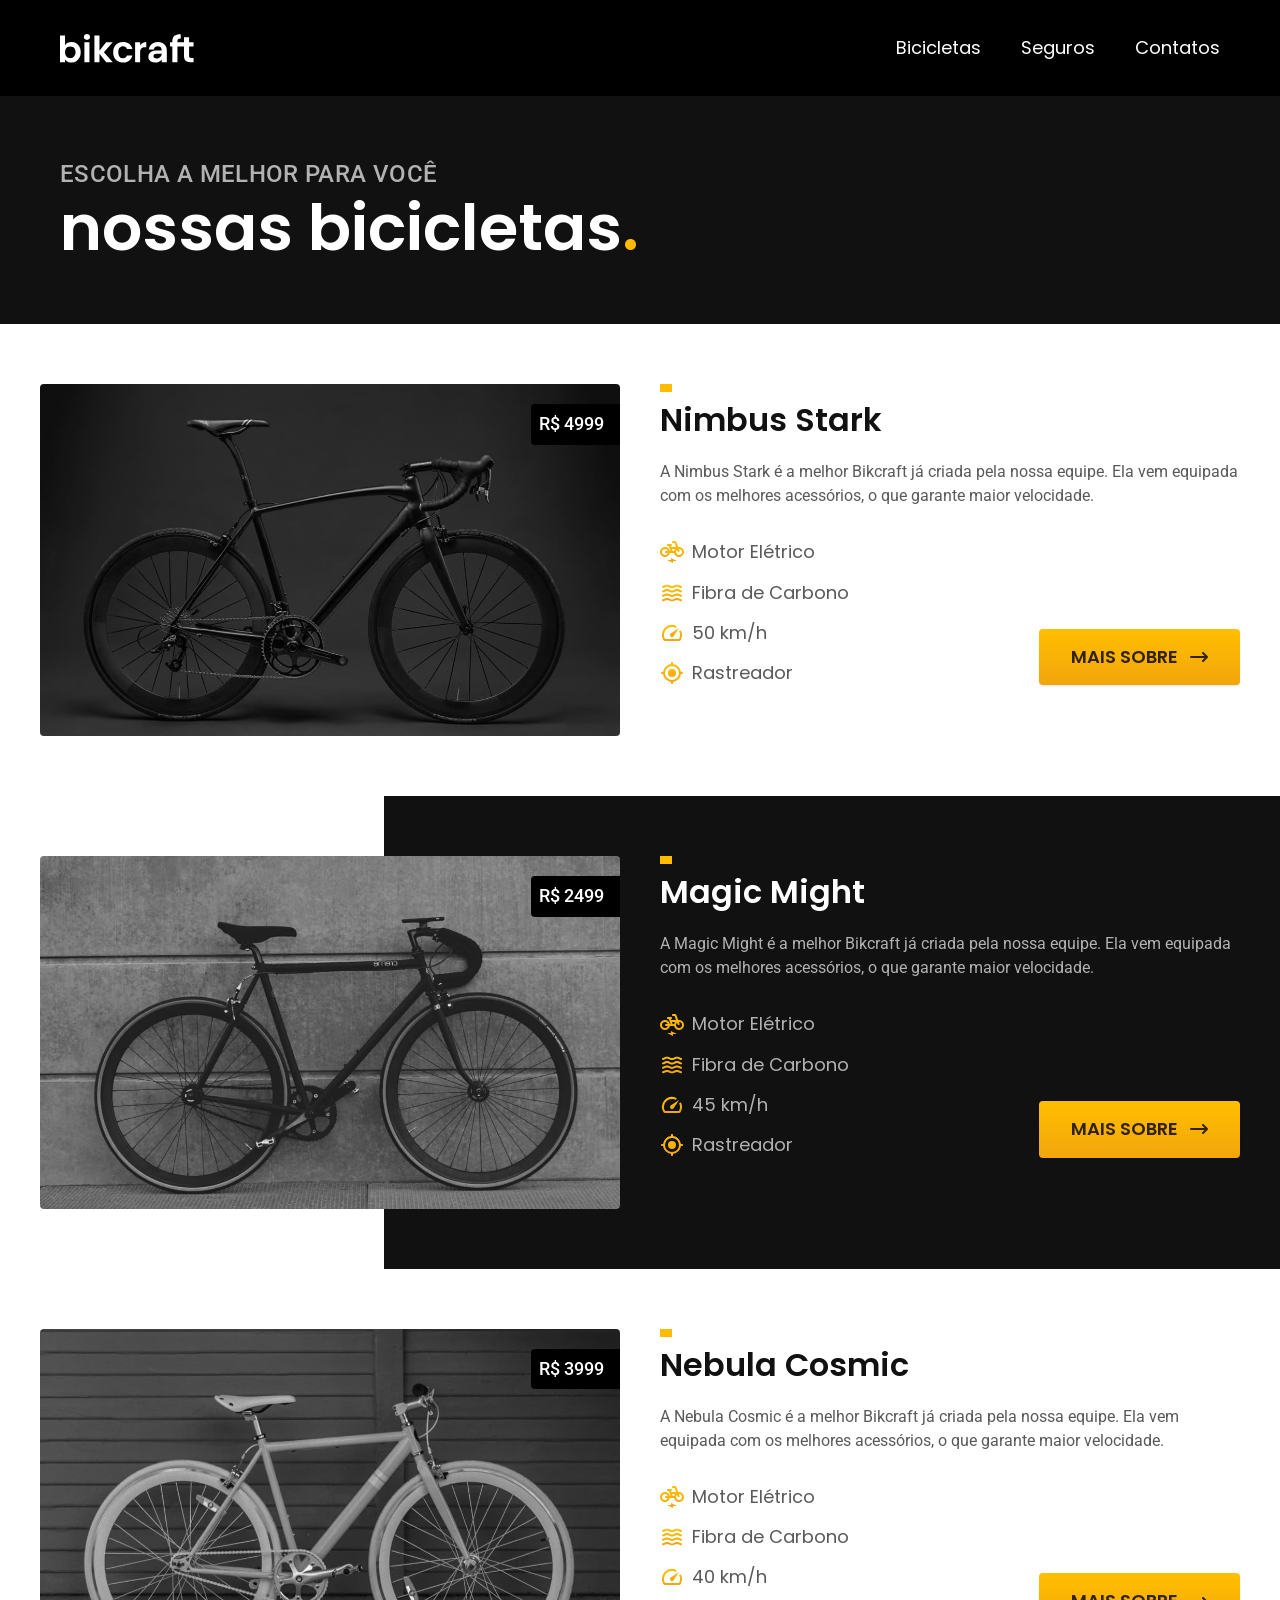
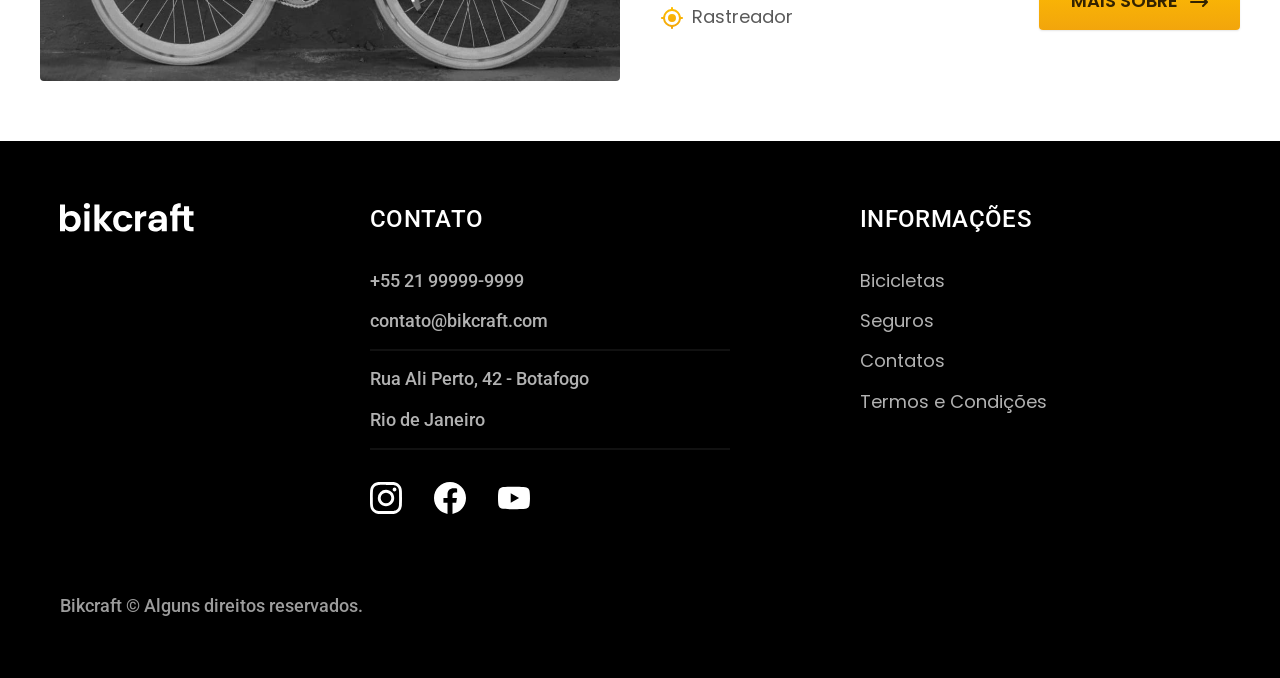
==== bicicletas.html @ b416bc44 "bicicletas-html-css" ====
<!DOCTYPE html>
<html lang="pt-br">

<head>
  <meta charset="UTF-8">
  <meta name="viewport" content="width=device-width, initial-scale=1.0">

  <title>Bicicletas | Bikcraft</title>
  <meta name="description" content="Termos e condições.">

  <link rel="stylesheet" href="./css/style.css">

  <link rel="preconnect" href="https://fonts.googleapis.com">
  <link rel="preconnect" href="https://fonts.gstatic.com" crossorigin>
  <link href="https://fonts.googleapis.com/css2?family=Merriweather:ital,wght@1,900&family=Poppins:wght@400;600&family=Roboto:ital,wdth,wght@0,75..100,100..900;1,75..100,100..900&display=swap" rel="stylesheet">
</head>

<body id="bicicletas">
  <header class="header-bg">
    <div class="header container">
      <a href="./">
        <img src="./img/bikcraft.svg" alt="Bikcraft">
      </a>
      <nav aria-label="primaria">
        <ul class="header-menu font-1-m cor-0">
          <li><a href="./bicicletas.html">Bicicletas</a></li>
          <li><a href="./seguros.html">Seguros</a></li>
          <li><a href="./contato.html">Contatos</a></li>
        </ul>
      </nav>
    </div>
  </header>

  <main>
    <div class="titulo-bg">
      <div class="titulo container">
        <p class="font-2-l-b cor-5">Escolha a melhor para você</p>
        <h1 class="font-1-xxl cor-0">nossas bicicletas<span class="cor-p1">.</span></h1>
      </div>
    </div>

    <div class="bicicletas container">
      <div class="bicicletas-imagem">
        <img src="./img/bicicletas/nimbus.jpg" alt="Bicicleta preta">
        <span class="font-2-m cor-0">R$ 4999</span>
      </div>
      <div class="bicicletas-conteudo">
        <h2 class="font-1-xl">Nimbus Stark</h2>
        <p class="font-2-s cor-8">A Nimbus Stark é a melhor Bikcraft já criada pela nossa equipe. Ela vem equipada com os melhores acessórios, o que garante maior velocidade.</p>
        <ul class="font-1-m cor-8">
          <li>
            <img src="./img/icones/eletrica.svg" alt="">
            <span>Motor Elétrico</span>
          </li>
          <li>
            <img src="./img/icones/carbono.svg" alt="">
            <span>Fibra de Carbono</span>
          </li>
          <li>
            <img src="./img/icones/velocidade.svg" alt="">
            <span>50 km/h</span>
          </li>
          <li>
            <img src="./img/icones/rastreador.svg" alt="">
            <span>Rastreador</span>
          </li>
        </ul>
        <a class="botao seta" href="./bicicletas/nimbus.html">Mais Sobre</a>
      </div>
    </div>

    <div class="bicicletas-bg">
      <div class="bicicletas container">
        <div class="bicicletas-imagem">
          <img src="./img/bicicletas/magic.jpg" alt="Bicicleta preta">
          <span class="font-2-m cor-0">R$ 2499</span>
        </div>
        <div class="bicicletas-conteudo">
          <h2 class="font-1-xl cor-0">Magic Might</h2>
          <p class="font-2-s cor-5">A Magic Might é a melhor Bikcraft já criada pela nossa equipe. Ela vem equipada com os melhores acessórios, o que garante maior velocidade.</p>
          <ul class="font-1-m cor-5">
            <li>
              <img src="./img/icones/eletrica.svg" alt="">
              <span>Motor Elétrico</span>
            </li>
            <li>
              <img src="./img/icones/carbono.svg" alt="">
              <span>Fibra de Carbono</span>
            </li>
            <li>
              <img src="./img/icones/velocidade.svg" alt="">
              <span>45 km/h</span>
            </li>
            <li>
              <img src="./img/icones/rastreador.svg" alt="">
              <span>Rastreador</span>
            </li>
          </ul>
          <a class="botao seta" href="./bicicletas/magic.html">Mais Sobre</a>
        </div>
      </div>
    </div>

    <div class="bicicletas container">
      <div class="bicicletas-imagem">
        <img src="./img/bicicletas/nebula.jpg" alt="Bicicleta preta">
        <span class="font-2-m cor-0">R$ 3999</span>
      </div>
      <div class="bicicletas-conteudo">
        <h2 class="font-1-xl">Nebula Cosmic</h2>
        <p class="font-2-s cor-8">A Nebula Cosmic é a melhor Bikcraft já criada pela nossa equipe. Ela vem equipada com os melhores acessórios, o que garante maior velocidade.</p>
        <ul class="font-1-m cor-8">
          <li>
            <img src="./img/icones/eletrica.svg" alt="">
            <span>Motor Elétrico</span>
          </li>
          <li>
            <img src="./img/icones/carbono.svg" alt="">
            <span>Fibra de Carbono</span>
          </li>
          <li>
            <img src="./img/icones/velocidade.svg" alt="">
            <span>40 km/h</span>
          </li>
          <li>
            <img src="./img/icones/rastreador.svg" alt="">
            <span>Rastreador</span>
          </li>
        </ul>
        <a class="botao seta" href="./bicicletas/nebula.html">Mais Sobre</a>
      </div>
    </div>
  </main>

  <footer class="footer-bg">
    <div class="footer container">
      <img src="./img/bikcraft.svg" alt="Bikcraft">
      <div class="footer-contato">
        <h3 class="font-2-l-b cor-0">Contato</h3>
        <ul class="font-2-m cor-5">
          <li><a href="tel:+5521999999999">+55 21 99999-9999</a></li>
          <li><a href="mailto:contato@bikcraft.com">contato@bikcraft.com</a></li>
          <li>Rua Ali Perto, 42 - Botafogo</li>
          <li>Rio de Janeiro</li>
        </ul>
        <div class="footer-redes">
          <a href="./">
            <img src="./img/redes/instagram.svg" alt="Instagram">
          </a>
          <a href="./">
            <img src="./img/redes/facebook.svg" alt="Facebook">
          </a>
          <a href="./">
            <img src="./img/redes/youtube.svg" alt="Youtube">
          </a>
        </div>
      </div>
      <div class="footer-informacoes">
        <h3 class="font-2-l-b cor-0">Informações</h3>
        <nav>
          <ul class="font-1-m cor-5">
            <li><a href="./bicicletas.html">Bicicletas</a></li>
            <li><a href="./seguros.html">Seguros</a></li>
            <li><a href="./contato.html">Contatos</a></li>
            <li><a href="./termos.html">Termos e Condições</a></li>
          </ul>
        </nav>
      </div>
      <p class="footer-copy font-2-m cor-6">Bikcraft © Alguns direitos reservados.</p>
    </div>
  </footer>
</body>

</html>
---- css/style.css ----
@import "./global/global.css";
@import "./utilidades/tipografia.css";
@import "./utilidades/cores.css";

@import "./global/header.css";
@import "./global/footer.css";

/* Utilidades */
@import "./utilidades/componentes.css";

/* Home */
@import "./home/introducao.css";
@import "./home/tecnologia.css";
@import "./home/parceiros.css";
@import "./home/depoimentos.css";

/* Bicicletas */
@import "./bicicletas/bicicletas-lista.css";
@import "./bicicletas/bicicletas.css";

/* Seguros */
@import "./seguros/seguros.css";

/* termos */
@import "./termos/termos.css";
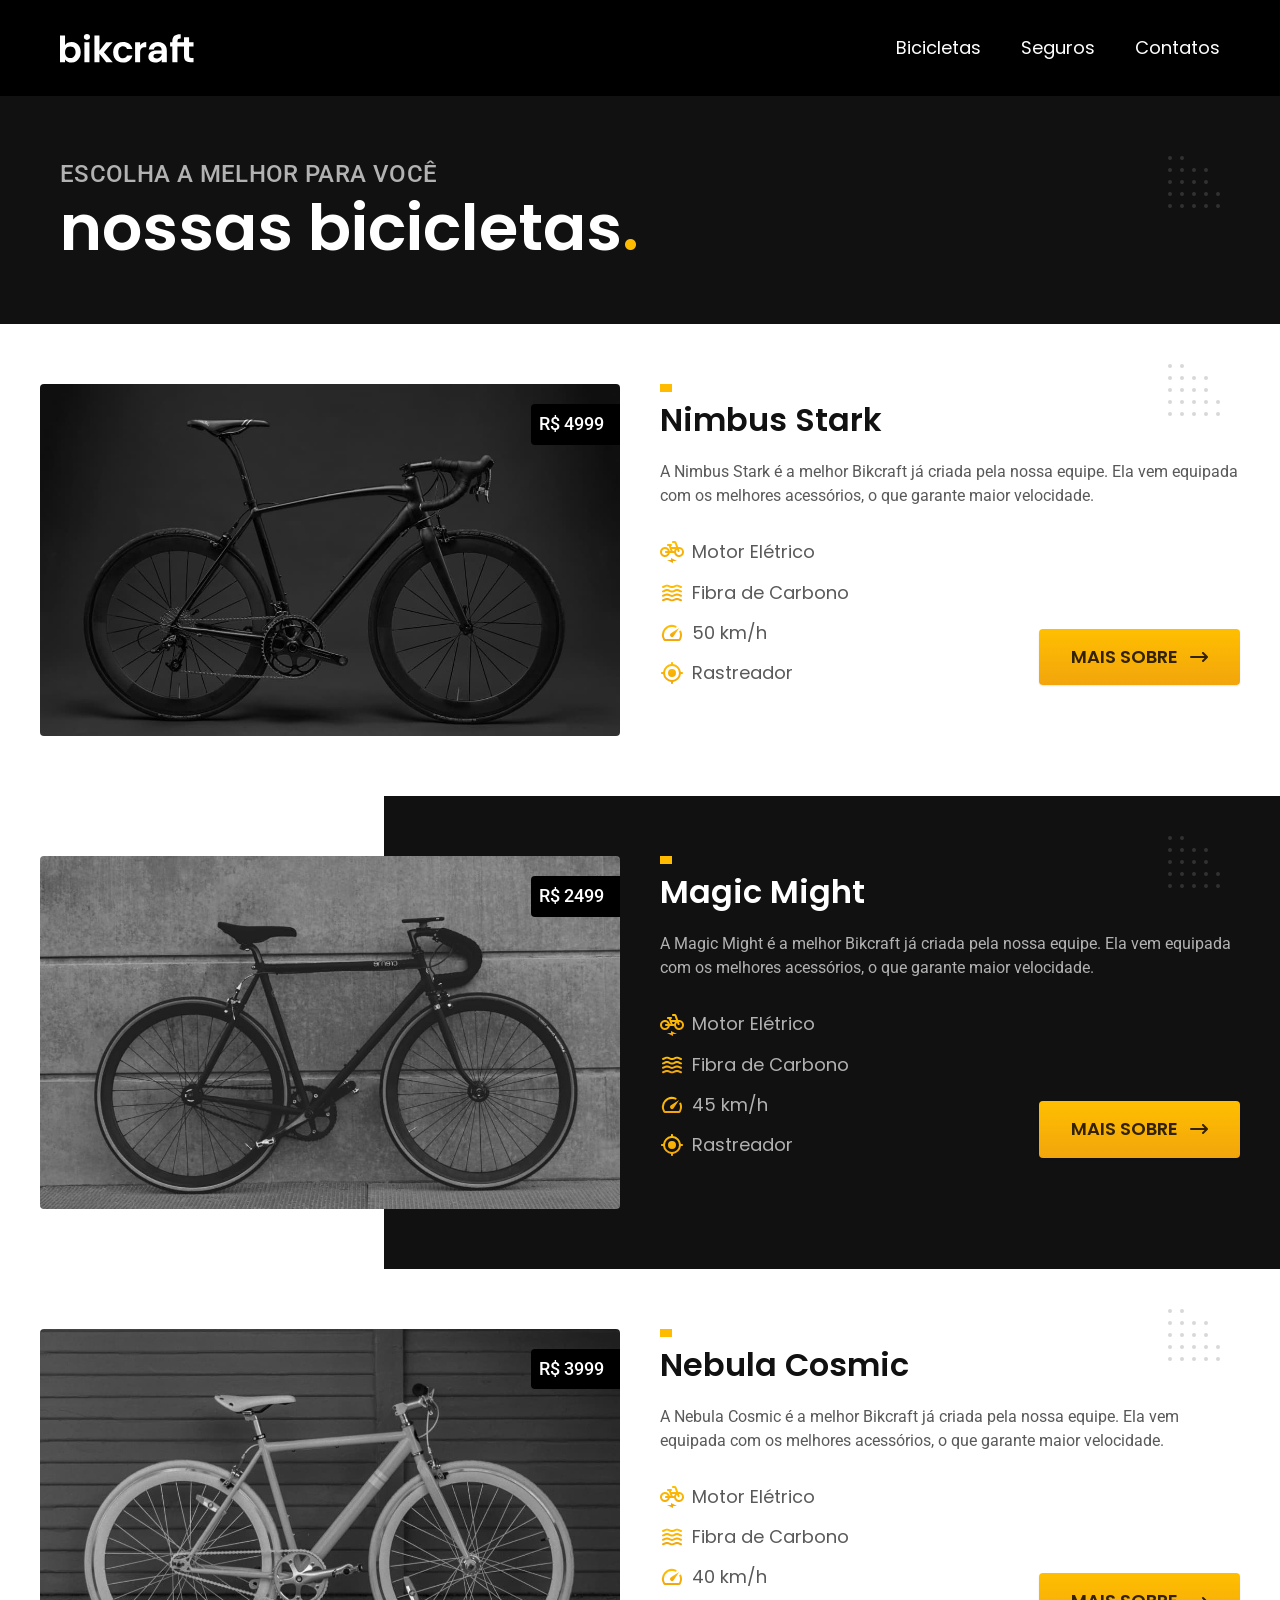
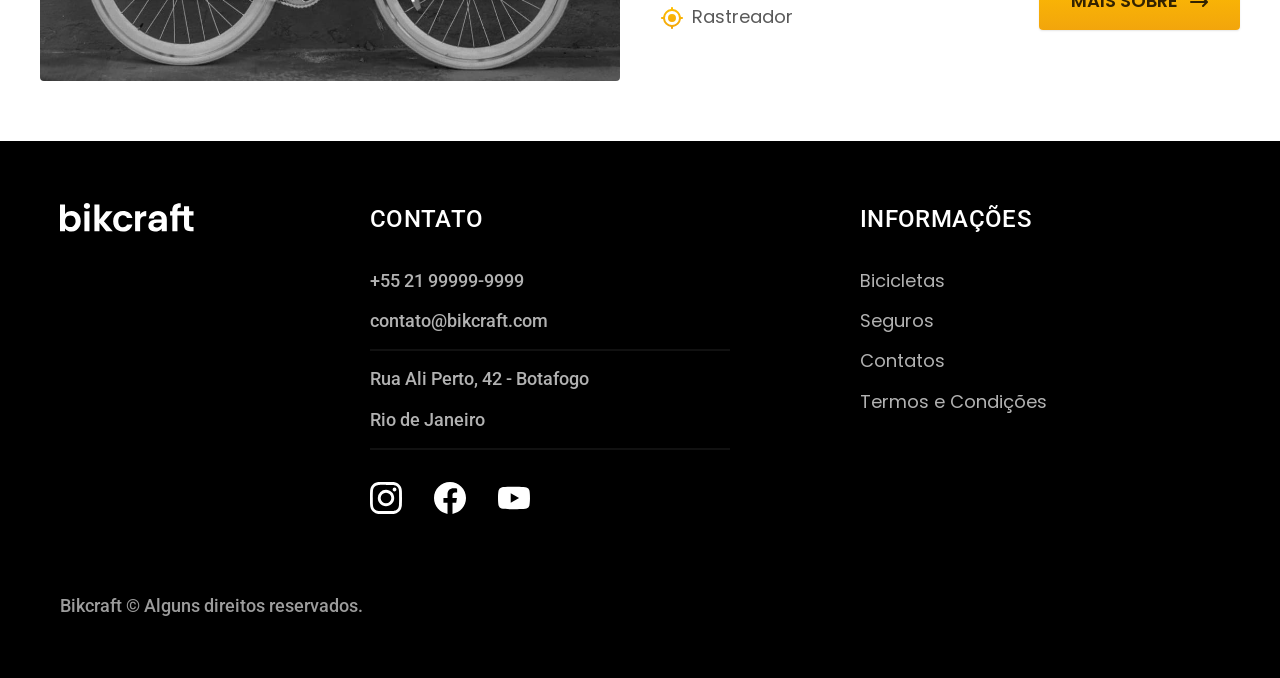
==== commit 1daba261: "otimizacao-img-index" ====
--- a/bicicletas.html
+++ b/bicicletas.html
@@ -6,10 +6,10 @@
   <meta name="viewport" content="width=device-width, initial-scale=1.0">
 
   <title>Bicicletas | Bikcraft</title>
-  <meta name="description" content="Termos e condições.">
+  <meta name="description" content="Bicicletas.">
 
+  <link rel="preload" href="./css/style.css" as="style">
   <link rel="stylesheet" href="./css/style.css">
-
   <link rel="preconnect" href="https://fonts.googleapis.com">
   <link rel="preconnect" href="https://fonts.gstatic.com" crossorigin>
   <link href="https://fonts.googleapis.com/css2?family=Merriweather:ital,wght@1,900&family=Poppins:wght@400;600&family=Roboto:ital,wdth,wght@0,75..100,100..900;1,75..100,100..900&display=swap" rel="stylesheet">
--- a/css/style.css
+++ b/css/style.css
@@ -7,6 +7,7 @@
 
 /* Utilidades */
 @import "./utilidades/componentes.css";
+@import "./utilidades/formulario.css";
 
 /* Home */
 @import "./home/introducao.css";
@@ -18,8 +19,21 @@
 @import "./bicicletas/bicicletas-lista.css";
 @import "./bicicletas/bicicletas.css";
 
+/* Bicicleta */
+@import "./bicicleta/bicicleta.css";
+@import "./bicicleta/seguro.css";
+
 /* Seguros */
 @import "./seguros/seguros.css";
+@import "./seguros/vantagens.css";
+@import "./seguros/perguntas.css";
+
+/* contato */
+@import "./contato/contato.css";
+@import "./contato/lojas.css";
+
+/* orcamento */
+@import "./orcamento/orcamento.css";
 
 /* termos */
 @import "./termos/termos.css";
--- a/css/style.css
+++ b/css/style.css
@@ -7,6 +7,7 @@
 
 /* Utilidades */
 @import "./utilidades/componentes.css";
+@import "./utilidades/formulario.css";
 
 /* Home */
 @import "./home/introducao.css";
@@ -18,8 +19,21 @@
 @import "./bicicletas/bicicletas-lista.css";
 @import "./bicicletas/bicicletas.css";
 
+/* Bicicleta */
+@import "./bicicleta/bicicleta.css";
+@import "./bicicleta/seguro.css";
+
 /* Seguros */
 @import "./seguros/seguros.css";
+@import "./seguros/vantagens.css";
+@import "./seguros/perguntas.css";
+
+/* contato */
+@import "./contato/contato.css";
+@import "./contato/lojas.css";
+
+/* orcamento */
+@import "./orcamento/orcamento.css";
 
 /* termos */
 @import "./termos/termos.css";
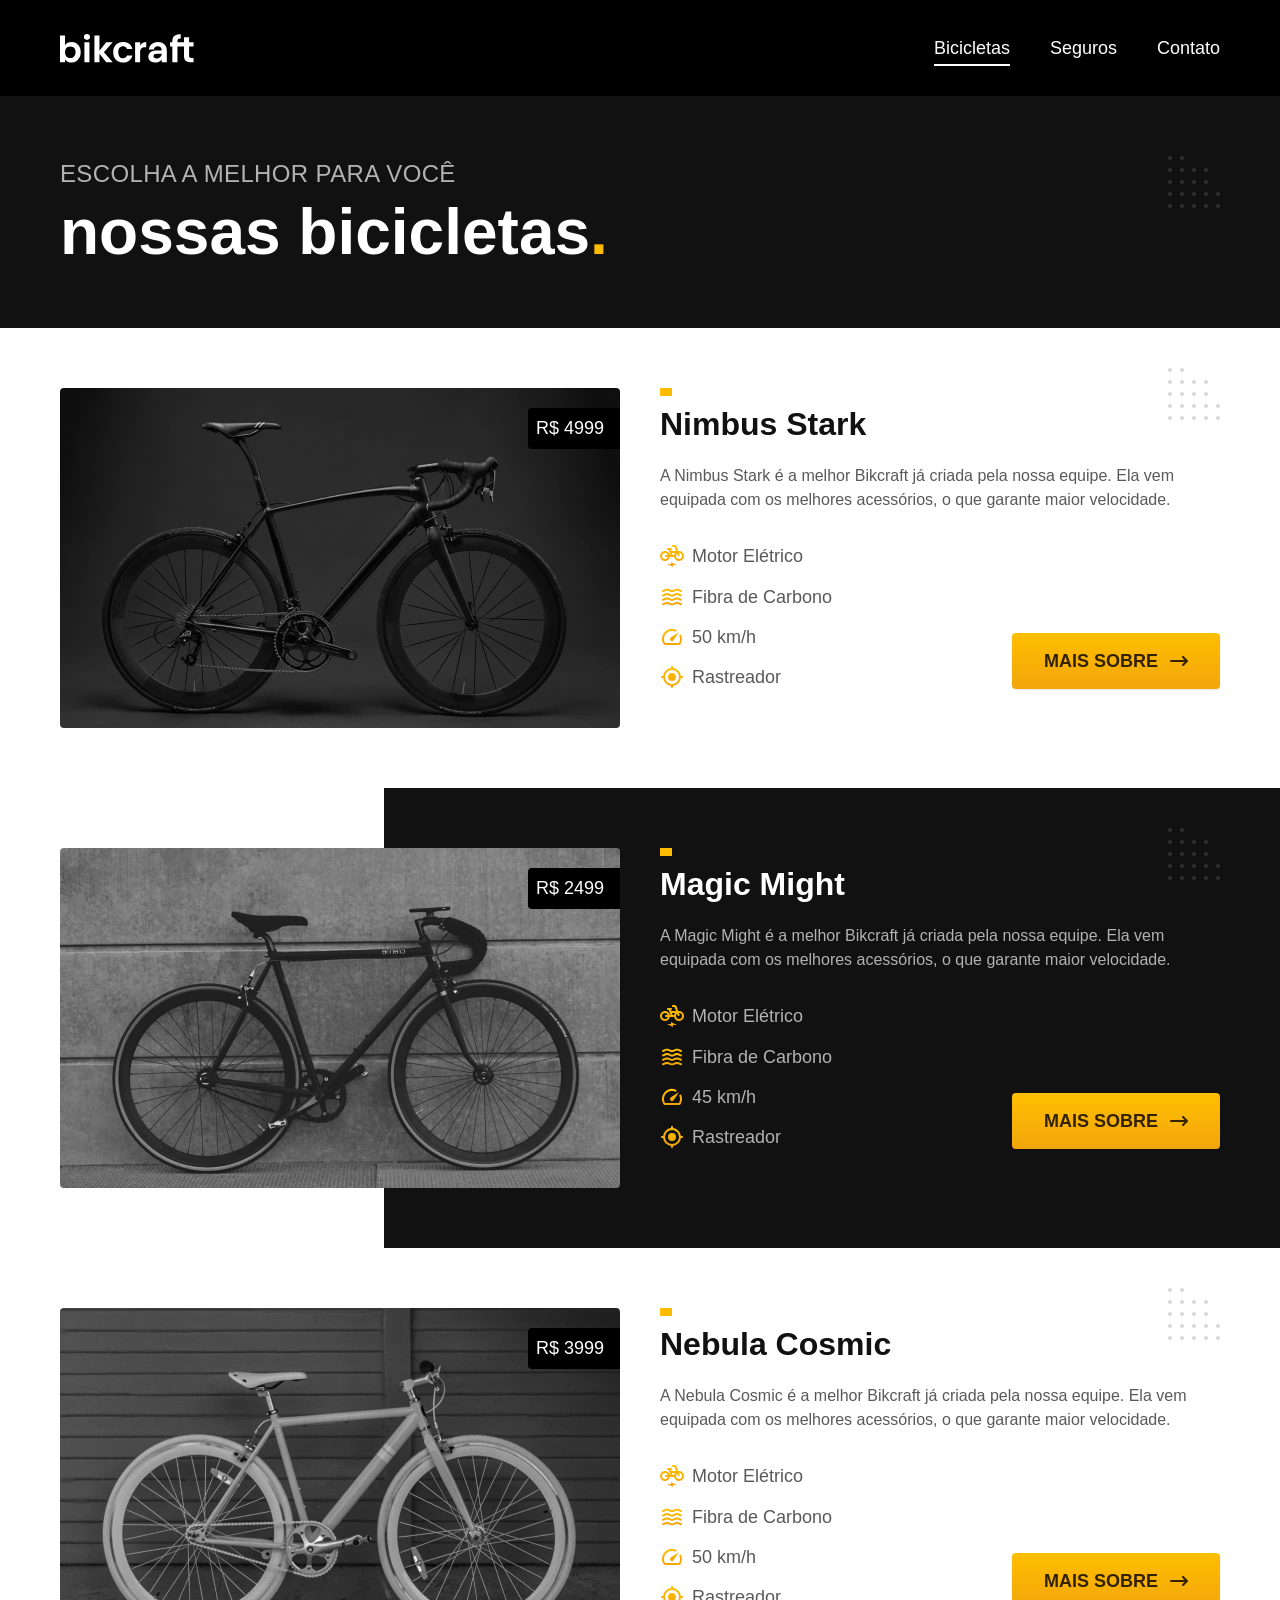
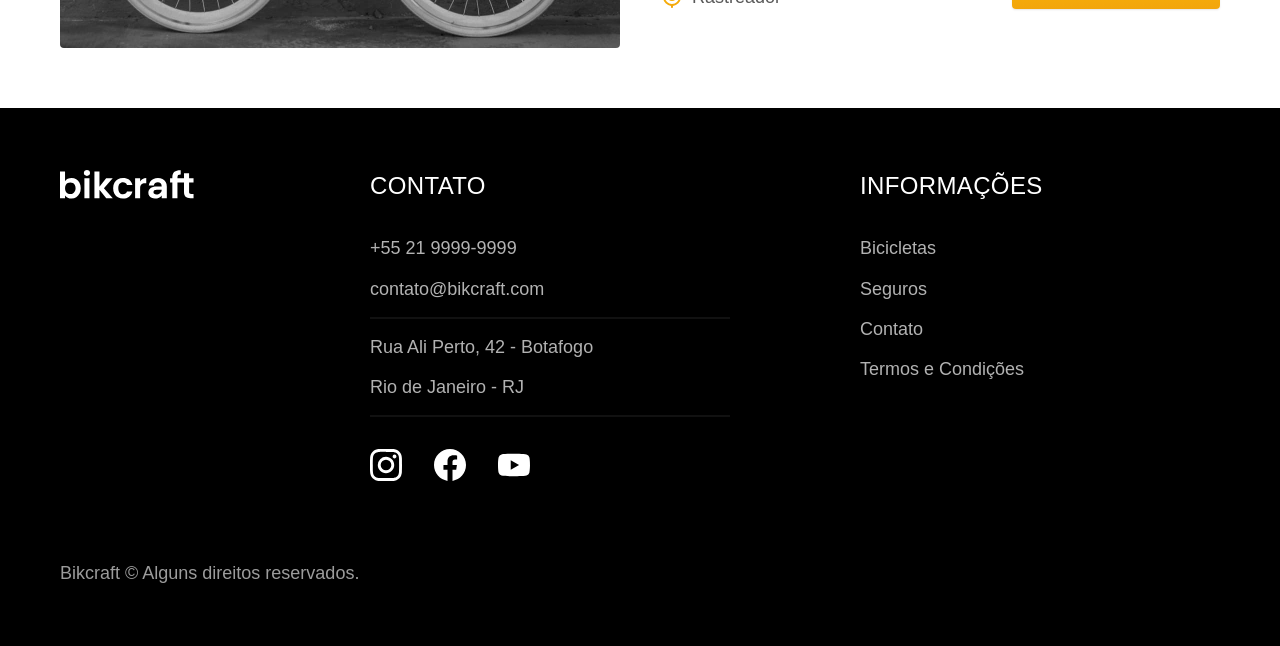
==== commit 8438419e: "HTML-CSS-JS" ====
--- a/bicicletas.html
+++ b/bicicletas.html
@@ -1,174 +1,176 @@
-<!DOCTYPE html>
-<html lang="pt-br">
-
-<head>
-  <meta charset="UTF-8">
-  <meta name="viewport" content="width=device-width, initial-scale=1.0">
-
-  <title>Bicicletas | Bikcraft</title>
-  <meta name="description" content="Bicicletas.">
-
-  <link rel="preload" href="./css/style.css" as="style">
-  <link rel="stylesheet" href="./css/style.css">
-  <link rel="preconnect" href="https://fonts.googleapis.com">
-  <link rel="preconnect" href="https://fonts.gstatic.com" crossorigin>
-  <link href="https://fonts.googleapis.com/css2?family=Merriweather:ital,wght@1,900&family=Poppins:wght@400;600&family=Roboto:ital,wdth,wght@0,75..100,100..900;1,75..100,100..900&display=swap" rel="stylesheet">
-</head>
-
-<body id="bicicletas">
-  <header class="header-bg">
-    <div class="header container">
-      <a href="./">
-        <img src="./img/bikcraft.svg" alt="Bikcraft">
-      </a>
-      <nav aria-label="primaria">
-        <ul class="header-menu font-1-m cor-0">
-          <li><a href="./bicicletas.html">Bicicletas</a></li>
-          <li><a href="./seguros.html">Seguros</a></li>
-          <li><a href="./contato.html">Contatos</a></li>
-        </ul>
-      </nav>
-    </div>
-  </header>
-
-  <main>
-    <div class="titulo-bg">
-      <div class="titulo container">
-        <p class="font-2-l-b cor-5">Escolha a melhor para você</p>
-        <h1 class="font-1-xxl cor-0">nossas bicicletas<span class="cor-p1">.</span></h1>
-      </div>
-    </div>
-
-    <div class="bicicletas container">
-      <div class="bicicletas-imagem">
-        <img src="./img/bicicletas/nimbus.jpg" alt="Bicicleta preta">
-        <span class="font-2-m cor-0">R$ 4999</span>
-      </div>
-      <div class="bicicletas-conteudo">
-        <h2 class="font-1-xl">Nimbus Stark</h2>
-        <p class="font-2-s cor-8">A Nimbus Stark é a melhor Bikcraft já criada pela nossa equipe. Ela vem equipada com os melhores acessórios, o que garante maior velocidade.</p>
-        <ul class="font-1-m cor-8">
-          <li>
-            <img src="./img/icones/eletrica.svg" alt="">
-            <span>Motor Elétrico</span>
-          </li>
-          <li>
-            <img src="./img/icones/carbono.svg" alt="">
-            <span>Fibra de Carbono</span>
-          </li>
-          <li>
-            <img src="./img/icones/velocidade.svg" alt="">
-            <span>50 km/h</span>
-          </li>
-          <li>
-            <img src="./img/icones/rastreador.svg" alt="">
-            <span>Rastreador</span>
-          </li>
-        </ul>
-        <a class="botao seta" href="./bicicletas/nimbus.html">Mais Sobre</a>
-      </div>
-    </div>
-
-    <div class="bicicletas-bg">
-      <div class="bicicletas container">
-        <div class="bicicletas-imagem">
-          <img src="./img/bicicletas/magic.jpg" alt="Bicicleta preta">
-          <span class="font-2-m cor-0">R$ 2499</span>
-        </div>
-        <div class="bicicletas-conteudo">
-          <h2 class="font-1-xl cor-0">Magic Might</h2>
-          <p class="font-2-s cor-5">A Magic Might é a melhor Bikcraft já criada pela nossa equipe. Ela vem equipada com os melhores acessórios, o que garante maior velocidade.</p>
-          <ul class="font-1-m cor-5">
-            <li>
-              <img src="./img/icones/eletrica.svg" alt="">
-              <span>Motor Elétrico</span>
-            </li>
-            <li>
-              <img src="./img/icones/carbono.svg" alt="">
-              <span>Fibra de Carbono</span>
-            </li>
-            <li>
-              <img src="./img/icones/velocidade.svg" alt="">
-              <span>45 km/h</span>
-            </li>
-            <li>
-              <img src="./img/icones/rastreador.svg" alt="">
-              <span>Rastreador</span>
-            </li>
-          </ul>
-          <a class="botao seta" href="./bicicletas/magic.html">Mais Sobre</a>
-        </div>
-      </div>
-    </div>
-
-    <div class="bicicletas container">
-      <div class="bicicletas-imagem">
-        <img src="./img/bicicletas/nebula.jpg" alt="Bicicleta preta">
-        <span class="font-2-m cor-0">R$ 3999</span>
-      </div>
-      <div class="bicicletas-conteudo">
-        <h2 class="font-1-xl">Nebula Cosmic</h2>
-        <p class="font-2-s cor-8">A Nebula Cosmic é a melhor Bikcraft já criada pela nossa equipe. Ela vem equipada com os melhores acessórios, o que garante maior velocidade.</p>
-        <ul class="font-1-m cor-8">
-          <li>
-            <img src="./img/icones/eletrica.svg" alt="">
-            <span>Motor Elétrico</span>
-          </li>
-          <li>
-            <img src="./img/icones/carbono.svg" alt="">
-            <span>Fibra de Carbono</span>
-          </li>
-          <li>
-            <img src="./img/icones/velocidade.svg" alt="">
-            <span>40 km/h</span>
-          </li>
-          <li>
-            <img src="./img/icones/rastreador.svg" alt="">
-            <span>Rastreador</span>
-          </li>
-        </ul>
-        <a class="botao seta" href="./bicicletas/nebula.html">Mais Sobre</a>
-      </div>
-    </div>
-  </main>
-
-  <footer class="footer-bg">
-    <div class="footer container">
-      <img src="./img/bikcraft.svg" alt="Bikcraft">
-      <div class="footer-contato">
-        <h3 class="font-2-l-b cor-0">Contato</h3>
-        <ul class="font-2-m cor-5">
-          <li><a href="tel:+5521999999999">+55 21 99999-9999</a></li>
-          <li><a href="mailto:contato@bikcraft.com">contato@bikcraft.com</a></li>
-          <li>Rua Ali Perto, 42 - Botafogo</li>
-          <li>Rio de Janeiro</li>
-        </ul>
-        <div class="footer-redes">
-          <a href="./">
-            <img src="./img/redes/instagram.svg" alt="Instagram">
-          </a>
-          <a href="./">
-            <img src="./img/redes/facebook.svg" alt="Facebook">
-          </a>
-          <a href="./">
-            <img src="./img/redes/youtube.svg" alt="Youtube">
-          </a>
-        </div>
-      </div>
-      <div class="footer-informacoes">
-        <h3 class="font-2-l-b cor-0">Informações</h3>
-        <nav>
-          <ul class="font-1-m cor-5">
-            <li><a href="./bicicletas.html">Bicicletas</a></li>
-            <li><a href="./seguros.html">Seguros</a></li>
-            <li><a href="./contato.html">Contatos</a></li>
-            <li><a href="./termos.html">Termos e Condições</a></li>
-          </ul>
-        </nav>
-      </div>
-      <p class="footer-copy font-2-m cor-6">Bikcraft © Alguns direitos reservados.</p>
-    </div>
-  </footer>
-</body>
-
+<!DOCTYPE html>
+<html lang="pt-br">
+
+<head>
+  <meta charset="UTF-8">
+  <meta name="viewport" content="width=device-width, initial-scale=1.0">
+
+  <title>Bicicletas | Bikcraft</title>
+  <meta name="description" content="Bicicletas">
+
+  <link rel="icon" href="./favicon.svg" type="image/svg+xml">
+  <link rel="preload" href="./css/style.css" as="style">
+  <link rel="stylesheet" href="./css/style.css">
+  <script>document.documentElement.classList.add('js');</script>
+</head>
+
+<body id="bicicletas">
+  <header class="header-bg">
+    <div class="header container">
+      <a href="./">
+        <img src="./img/bikcraft.svg" alt="Bikcraft">
+      </a>
+
+      <nav aria-label="primaria">
+        <ul class="header-menu font-1-m cor-0">
+          <li><a href="./bicicletas.html">Bicicletas</a></li>
+          <li><a href="./seguros.html">Seguros</a></li>
+          <li><a href="./contato.html">Contato</a></li>
+        </ul>
+      </nav>
+    </div>
+  </header>
+
+  <main>
+    <div class="titulo-bg">
+      <div class="titulo container">
+        <p class="font-2-l-b cor-5">Escolha a melhor para você</p>
+        <h1 class="font-1-xxl cor-0">nossas bicicletas<span class="cor-p1">.</span></h1>
+      </div>
+    </div>
+
+    <div class="bicicletas container">
+      <div class="bicicletas-imagem">
+        <img src="./img/bicicletas/nimbus.jpg" alt="Bicicleta preta">
+        <span class="font-2-m cor-0">R$ 4999</span>
+      </div>
+      <div class="bicicletas-conteudo">
+        <h2 class="font-1-xl">Nimbus Stark</h2>
+        <p class="font-2-s cor-8">A Nimbus Stark é a melhor Bikcraft já criada pela nossa equipe. Ela vem equipada com os melhores acessórios, o que garante maior velocidade.</p>
+        <ul class="font-1-m cor-8">
+          <li>
+            <img src="./img/icones/eletrica.svg" alt="">
+            Motor Elétrico
+          </li>
+          <li>
+            <img src="./img/icones/carbono.svg" alt="">
+            Fibra de Carbono
+          </li>
+          <li>
+            <img src="./img/icones/velocidade.svg" alt="">
+            50 km/h
+          </li>
+          <li>
+            <img src="./img/icones/rastreador.svg" alt="">
+            Rastreador
+          </li>
+        </ul>
+        <a class="botao seta" href="./bicicletas/nimbus.html">Mais Sobre</a>
+      </div>
+    </div>
+
+    <div class="bicicletas-bg">
+      <div class="bicicletas container">
+        <div class="bicicletas-imagem">
+          <img src="./img/bicicletas/magic.jpg" alt="Bicicleta preta">
+          <span class="font-2-m cor-0">R$ 2499</span>
+        </div>
+        <div class="bicicletas-conteudo">
+          <h2 class="font-1-xl cor-0">Magic Might</h2>
+          <p class="font-2-s cor-5">A Magic Might é a melhor Bikcraft já criada pela nossa equipe. Ela vem equipada com os melhores acessórios, o que garante maior velocidade.</p>
+          <ul class="font-1-m cor-5">
+            <li>
+              <img src="./img/icones/eletrica.svg" alt="">
+              Motor Elétrico
+            </li>
+            <li>
+              <img src="./img/icones/carbono.svg" alt="">
+              Fibra de Carbono
+            </li>
+            <li>
+              <img src="./img/icones/velocidade.svg" alt="">
+              45 km/h
+            </li>
+            <li>
+              <img src="./img/icones/rastreador.svg" alt="">
+              Rastreador
+            </li>
+          </ul>
+          <a class="botao seta" href="./bicicletas/magic.html">Mais Sobre</a>
+        </div>
+      </div>
+    </div>
+
+    <div class="bicicletas container">
+      <div class="bicicletas-imagem">
+        <img src="./img/bicicletas/nebula.jpg" alt="Bicicleta preta">
+        <span class="font-2-m cor-0">R$ 3999</span>
+      </div>
+      <div class="bicicletas-conteudo">
+        <h2 class="font-1-xl">Nebula Cosmic</h2>
+        <p class="font-2-s cor-8">A Nebula Cosmic é a melhor Bikcraft já criada pela nossa equipe. Ela vem equipada com os melhores acessórios, o que garante maior velocidade.</p>
+        <ul class="font-1-m cor-8">
+          <li>
+            <img src="./img/icones/eletrica.svg" alt="">
+            Motor Elétrico
+          </li>
+          <li>
+            <img src="./img/icones/carbono.svg" alt="">
+            Fibra de Carbono
+          </li>
+          <li>
+            <img src="./img/icones/velocidade.svg" alt="">
+            50 km/h
+          </li>
+          <li>
+            <img src="./img/icones/rastreador.svg" alt="">
+            Rastreador
+          </li>
+        </ul>
+        <a class="botao seta" href="./bicicletas/nebula.html">Mais Sobre</a>
+      </div>
+    </div>
+
+  </main>
+
+  <footer class="footer-bg">
+    <div class="footer container">
+      <img src="./img/bikcraft.svg" alt="Bikcraft">
+      <div class="footer-contato">
+        <h3 class="font-2-l-b cor-0">Contato</h3>
+        <ul class="font-2-m cor-5">
+          <li><a href="tel:+552199999999">+55 21 9999-9999</a></li>
+          <li><a href="mailto:contato@bikcraft.com">contato@bikcraft.com</a></li>
+          <li>Rua Ali Perto, 42 - Botafogo</li>
+          <li>Rio de Janeiro - RJ</li>
+        </ul>
+        <div class="footer-redes">
+          <a href="./">
+            <img src="./img/redes/instagram.svg" alt="Instagram">
+          </a>
+          <a href="./">
+            <img src="./img/redes/facebook.svg" alt="Facebook">
+          </a>
+          <a href="./">
+            <img src="./img/redes/youtube.svg" alt="Youtube">
+          </a>
+        </div>
+      </div>
+      <div class="footer-informacoes">
+        <h3 class="font-2-l-b cor-0">Informações</h3>
+        <nav>
+          <ul class="font-1-m cor-5">
+            <li><a href="./bicicletas.html">Bicicletas</a></li>
+            <li><a href="./seguros.html">Seguros</a></li>
+            <li><a href="./contato.html">Contato</a></li>
+            <li><a href="./termos.html">Termos e Condições</a></li>
+          </ul>
+        </nav>
+      </div>
+      <p class="footer-copy font-2-m cor-6">Bikcraft © Alguns direitos reservados.</p>
+    </div>
+  </footer>
+  <script src="./js/script.js"></script>
+</body>
+
 </html>
--- a/css/style.css
+++ b/css/style.css
@@ -1,39 +1,40 @@
-@import "./global/global.css";
-@import "./utilidades/tipografia.css";
-@import "./utilidades/cores.css";
-
-@import "./global/header.css";
-@import "./global/footer.css";
-
-/* Utilidades */
-@import "./utilidades/componentes.css";
-@import "./utilidades/formulario.css";
-
-/* Home */
-@import "./home/introducao.css";
-@import "./home/tecnologia.css";
-@import "./home/parceiros.css";
-@import "./home/depoimentos.css";
-
-/* Bicicletas */
-@import "./bicicletas/bicicletas-lista.css";
-@import "./bicicletas/bicicletas.css";
-
-/* Bicicleta */
-@import "./bicicleta/bicicleta.css";
-@import "./bicicleta/seguro.css";
-
-/* Seguros */
-@import "./seguros/seguros.css";
-@import "./seguros/vantagens.css";
-@import "./seguros/perguntas.css";
-
-/* contato */
-@import "./contato/contato.css";
-@import "./contato/lojas.css";
-
-/* orcamento */
-@import "./orcamento/orcamento.css";
-
-/* termos */
-@import "./termos/termos.css";
+@import "./global/global.css";
+@import "./utilidades/tipografia.css";
+@import "./utilidades/cores.css";
+@import "./utilidades/animacao.css";
+
+@import "./global/header.css";
+@import "./global/footer.css";
+
+/* Utilidades */
+@import "./utilidades/componentes.css";
+@import "./utilidades/formulario.css";
+
+/* Home */
+@import "./home/introducao.css";
+@import "./home/tecnologia.css";
+@import "./home/parceiros.css";
+@import "./home/depoimento.css";
+
+/* Bicicletas */
+@import "./bicicletas/bicicletas-lista.css";
+@import "./bicicletas/bicicletas.css";
+
+/* Bicicleta */
+@import "./bicicleta/bicicleta.css";
+@import "./bicicleta/seguro.css";
+
+/* Seguros */
+@import "./seguros/seguros.css";
+@import "./seguros/vantagens.css";
+@import "./seguros/perguntas.css";
+
+/* Contato */
+@import "./contato/contato.css";
+@import "./contato/lojas.css";
+
+/* Contato */
+@import "./orcamento/orcamento.css";
+
+/* Termos */
+@import "./termos/termos.css";
--- a/css/style.css
+++ b/css/style.css
@@ -1,39 +1,40 @@
-@import "./global/global.css";
-@import "./utilidades/tipografia.css";
-@import "./utilidades/cores.css";
-
-@import "./global/header.css";
-@import "./global/footer.css";
-
-/* Utilidades */
-@import "./utilidades/componentes.css";
-@import "./utilidades/formulario.css";
-
-/* Home */
-@import "./home/introducao.css";
-@import "./home/tecnologia.css";
-@import "./home/parceiros.css";
-@import "./home/depoimentos.css";
-
-/* Bicicletas */
-@import "./bicicletas/bicicletas-lista.css";
-@import "./bicicletas/bicicletas.css";
-
-/* Bicicleta */
-@import "./bicicleta/bicicleta.css";
-@import "./bicicleta/seguro.css";
-
-/* Seguros */
-@import "./seguros/seguros.css";
-@import "./seguros/vantagens.css";
-@import "./seguros/perguntas.css";
-
-/* contato */
-@import "./contato/contato.css";
-@import "./contato/lojas.css";
-
-/* orcamento */
-@import "./orcamento/orcamento.css";
-
-/* termos */
-@import "./termos/termos.css";
+@import "./global/global.css";
+@import "./utilidades/tipografia.css";
+@import "./utilidades/cores.css";
+@import "./utilidades/animacao.css";
+
+@import "./global/header.css";
+@import "./global/footer.css";
+
+/* Utilidades */
+@import "./utilidades/componentes.css";
+@import "./utilidades/formulario.css";
+
+/* Home */
+@import "./home/introducao.css";
+@import "./home/tecnologia.css";
+@import "./home/parceiros.css";
+@import "./home/depoimento.css";
+
+/* Bicicletas */
+@import "./bicicletas/bicicletas-lista.css";
+@import "./bicicletas/bicicletas.css";
+
+/* Bicicleta */
+@import "./bicicleta/bicicleta.css";
+@import "./bicicleta/seguro.css";
+
+/* Seguros */
+@import "./seguros/seguros.css";
+@import "./seguros/vantagens.css";
+@import "./seguros/perguntas.css";
+
+/* Contato */
+@import "./contato/contato.css";
+@import "./contato/lojas.css";
+
+/* Contato */
+@import "./orcamento/orcamento.css";
+
+/* Termos */
+@import "./termos/termos.css";
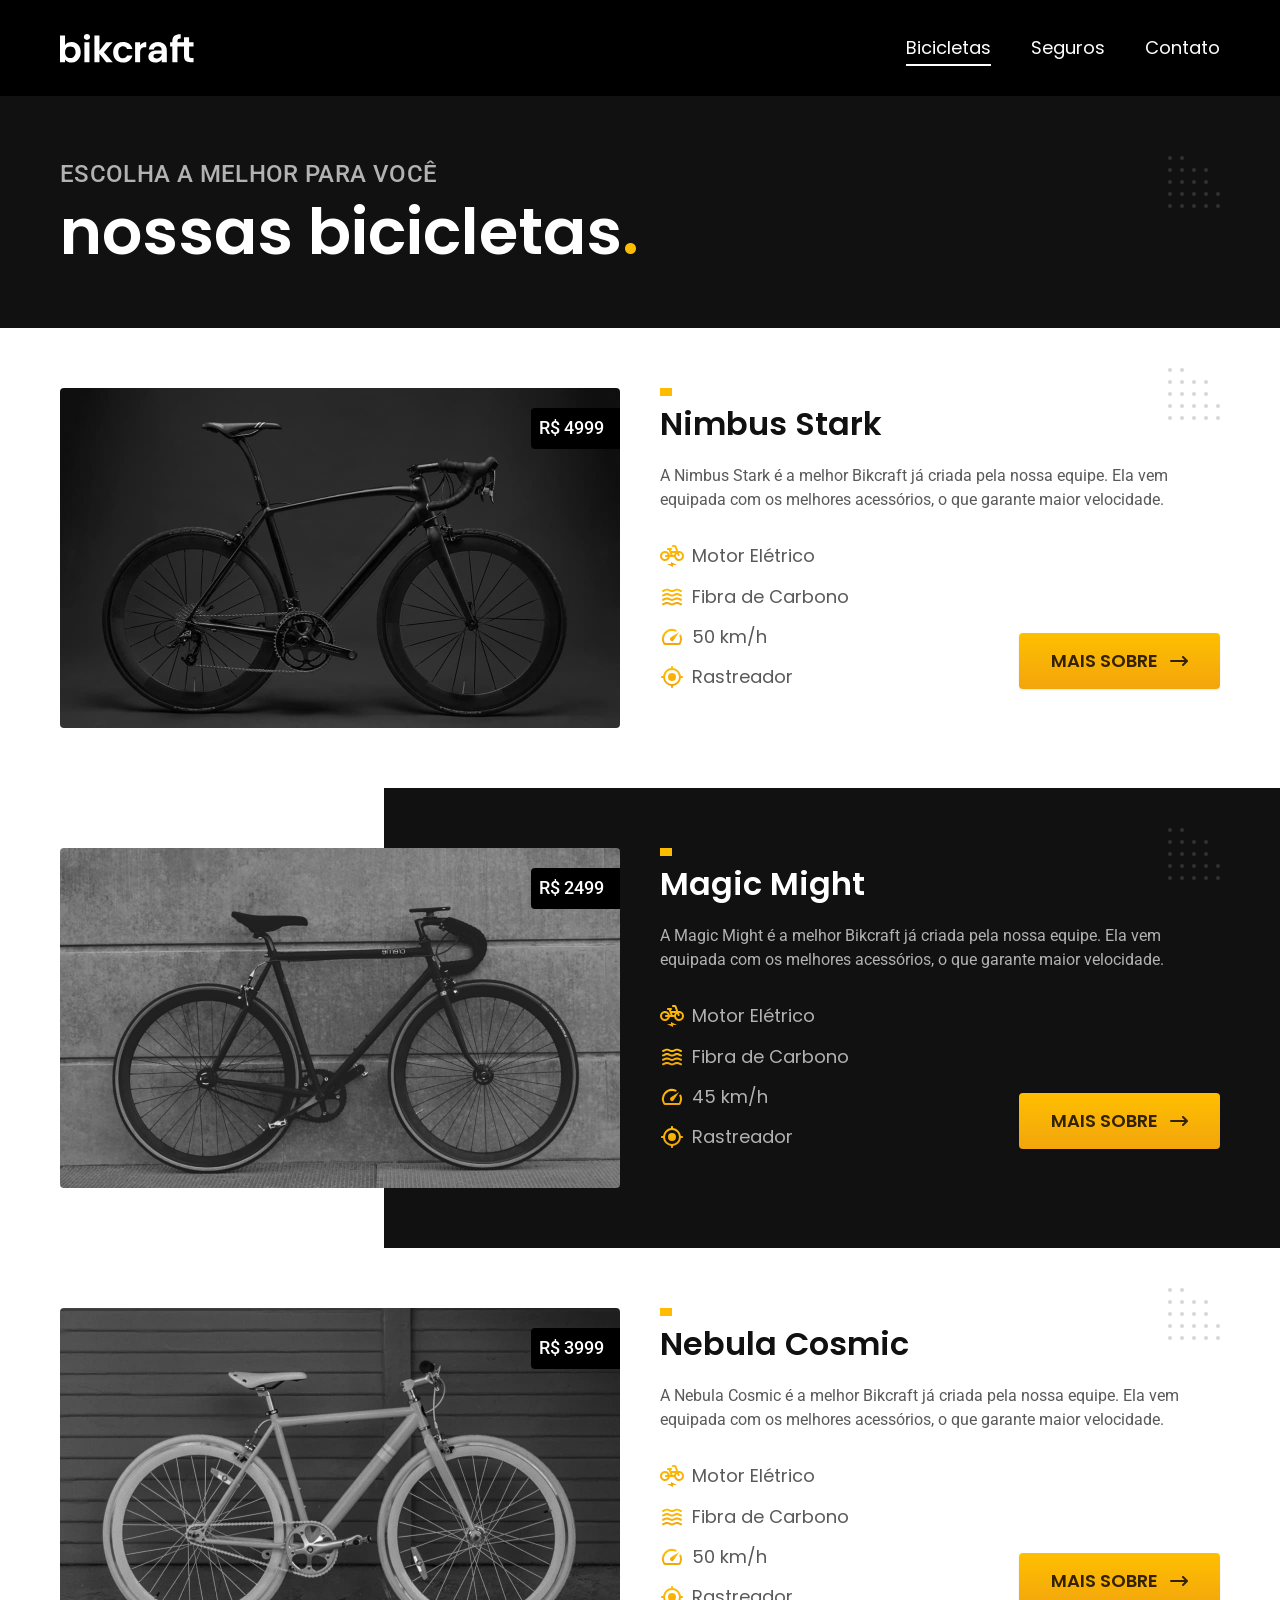
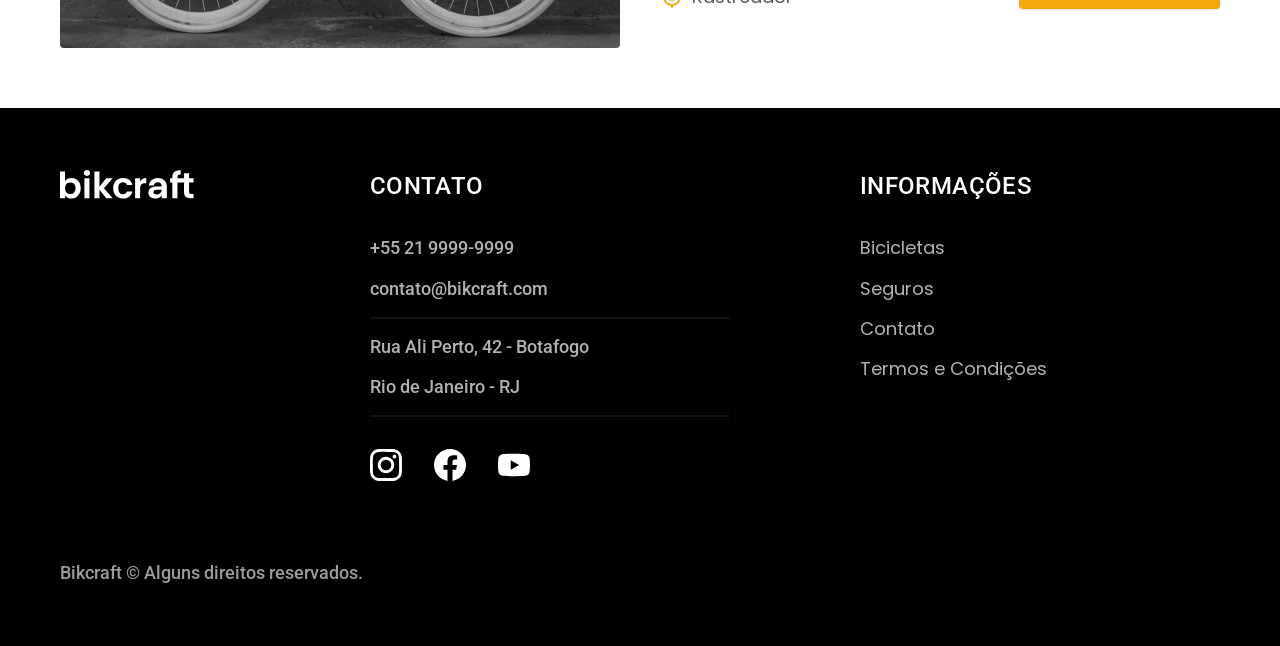
==== commit f2a58fef: "otimizado para producao" ====
--- a/bicicletas.html
+++ b/bicicletas.html
@@ -9,9 +9,13 @@
   <meta name="description" content="Bicicletas">
 
   <link rel="icon" href="./favicon.svg" type="image/svg+xml">
-  <link rel="preload" href="./css/style.css" as="style">
-  <link rel="stylesheet" href="./css/style.css">
+  <link rel="preload" href="./css/style.min.css" as="style">
+  <link rel="stylesheet" href="./css/style.min.css">
   <script>document.documentElement.classList.add('js');</script>
+
+  <link rel="preconnect" href="https://fonts.googleapis.com">
+  <link rel="preconnect" href="https://fonts.gstatic.com" crossorigin>
+  <link href="https://fonts.googleapis.com/css2?family=Merriweather:ital,opsz,wght@0,18..144,300..900;1,18..144,300..900&family=Poppins:wght@400;600&family=Roboto:ital,wght@0,100..900;1,100..900&display=swap" rel="stylesheet">
 </head>
 
 <body id="bicicletas">
--- a/css/style.min.css
+++ b/css/style.min.css
@@ -0,0 +1 @@
+body{margin:0;font-family:Arial,Helvetica,sans-serif;color:#111}blockquote,dd,h1,h2,h3,h4,p,ul{margin:0}ul{padding:0;list-style:none}a{text-decoration:none;color:inherit}img{max-width:100%;height:auto;display:block}img[src$=".jpg"]{border-radius:4px}.font-1-xs{font:400 0.75rem/1.35 Poppins,sans-serif}.font-2-xs{font:400 0.875rem/1.43 Roboto,sans-serif}.font-1-s{font:400 1rem/1.5 Poppins,sans-serif}.font-2-s{font:400 1rem/1.5 Roboto,sans-serif}.font-1-m,.font-1-m-b{font:400 1.125rem/1.35 Poppins,sans-serif}.font-1-m-b{font-weight:600}.font-2-m{font:500 1.125rem/1.35 Roboto,sans-serif}.font-1-l{font:400 1.5rem/1.5 Poppins,sans-serif}.font-2-l,.font-2-l-b{font:400 1.5rem/1.5 Roboto,sans-serif}.font-2-l-b{font-weight:500;letter-spacing:.015em;text-transform:uppercase}.font-1-xl{font:600 2rem/1.25 Poppins,sans-serif}.font-2-xl{font:500 2rem/1.25 Roboto,sans-serif}.font-1-xxl{font:600 4rem/1.125 Poppins,sans-serif}@media (max-width:1200px){.font-1-xxl{font-size:3rem}.font-2-l,.font-2-l-b{font-size:1.125rem}}@media (max-width:800px){.font-1-xxl{font-size:2rem}.font-1-xl,.font-2-xl{font-size:1.5rem}}:root{--cor-0:#ffffff;--cor-1:#f7f7f7;--cor-2:#ededed;--cor-3:#dedede;--cor-4:#cccccc;--cor-5:#b2b2b2;--cor-6:#9c9c9c;--cor-7:#717171;--cor-8:#595959;--cor-9:#404040;--cor-10:#2e2e2e;--cor-11:#111111;--cor-12:#000000;--cor-p1:#ffbb00;--cor-p2:#e4a30b;--cor-p3:#a66f00;--cor-p4:#664400;--cor-p5:#332200}.cor-0{color:var(--cor-0)}.cor-1{color:var(--cor-1)}.cor-2{color:var(--cor-2)}.cor-3{color:var(--cor-3)}.cor-4{color:var(--cor-4)}.cor-5{color:var(--cor-5)}.cor-6{color:var(--cor-6)}.cor-7{color:var(--cor-7)}.cor-8{color:var(--cor-8)}.cor-9{color:var(--cor-9)}.cor-10{color:var(--cor-10)}.cor-11{color:var(--cor-11)}.cor-12{color:var(--cor-12)}.cor-p1{color:var(--cor-p1)}.cor-p2{color:var(--cor-p2)}.cor-p3{color:var(--cor-p3)}.cor-p4{color:var(--cor-p4)}.cor-p5{color:var(--cor-p5)}.js .fadeInDown{transform:translate3d(0,-20px,0)}.js .fadeInUp{transform:translate3d(0,20px,0)}.js .fadeInRight{transform:translate3d(20px,0,0)}.js .fadeInLeft{transform:translate3d(-20px,0,0)}.js [data-anime]{opacity:0}.js .anime{opacity:1;transform:none;transition:transform .8s,opacity .8s}.header-bg{background-color:var(--cor-12)}.header{display:flex;flex-wrap:wrap;gap:20px;justify-content:space-between;align-items:center;padding-top:20px;padding-bottom:20px}.header-menu{display:flex;flex-wrap:wrap;gap:40px}.header-menu a{display:inline-block;padding:16px 0;position:relative}.header-menu a:after{content:"";display:block;height:2px;width:0;background:var(--cor-0);margin-top:4px;transition:.3s;position:absolute}.header-menu a.ativo::after,.header-menu a:hover::after{width:100%}@media (max-width:800px){.header-menu{gap:20px}.header-menu a{background:var(--cor-11);padding:12px 16px;border-radius:4px}.header-menu a:hover{background-color:var(--cor-10)}.header a:after{display:none}}@media (max-width:600px){.header-menu{gap:12px}.header-menu a{padding:8px 12px;font-size:14px}}.footer-bg{background-color:var(--cor-12)}.footer{display:grid;grid-template-columns:3fr 5fr 4fr;gap:40px;padding-top:60px;padding-bottom:60px}.footer h3{margin-bottom:32px}.footer-contato ul{margin-bottom:32px}.footer-contato li:nth-child(2n):after{content:"";display:block;max-width:360px;height:2px;background:var(--cor-11);margin-top:16px}.footer li{margin-bottom:16px}.footer-redes{display:flex;gap:32px}.footer a:hover{color:var(--cor-0)}.footer-copy{grid-column:1/-1;margin-top:40px}@media (max-width:800px){.footer>img{display:none}.footer{grid-template-columns:1fr 1fr}}@media (max-width:600px){.footer{grid-template-columns:1fr;gap:60px}.footer-copy{margin-top:0}}.container{box-sizing:border-box;max-width:1200px;padding-left:20px;padding-right:20px;margin-left:auto;margin-right:auto}.botao{display:inline-block;padding:16px 32px;background:linear-gradient(#ffbf00,#f2a50c);border-radius:4px;box-shadow:0 1px 2px rgba(0,0,0,.1);text-transform:uppercase;color:var(--cor-p5);font:600 1.125rem/1.35 Poppins,sans-serif;max-width:max-content;border:none;cursor:pointer}.botao:hover{background:linear-gradient(#ffb60d,#e59317)}.botao.secundario{background:var(--cor-10);color:var(--cor-2)}.botao.secundario:hover{background:var(--cor-9)}.botao.seta{display:flex;align-items:center}.botao.seta::after{content:"";display:inline-block;width:18px;height:10px;margin-left:12px;background:url("../img/icones/seta.svg");transition:transform .2s}.botao.seta:hover::after{transform:translateX(4px)}@media (max-width:600px){.botao{padding:12px 16px;font-size:1rem}}.link{display:inline-block;color:var(--cor-p1);font:500 1.5rem/1.5 Poppins,sans-serif;text-transform:uppercase}.link::after{content:"";display:block;width:100%;height:4px;background-color:currentColor}.link:hover{color:var(--cor-0)}.titulo-bg{padding-top:60px;padding-bottom:60px;background-color:var(--cor-11)}.titulo{background:url("../img/dec/top-right.svg") no-repeat top right 20px}.titulo p{margin-bottom:4px}@media (max-width:800px){.titulo-bg{padding-top:40px;padding-bottom:40px}.titulo p{font-size:1rem;text-transform:lowercase;font-weight:400}}.form{display:grid;grid-template-columns:1fr 1fr;gap:20px}.form label{display:block;font:400 1rem/1.5 Poppins,sans-serif;margin-bottom:4px}.form .col-2{grid-column:span 2}.form input[type=email],.form input[type=text],.form textarea{font:400 1rem/1.5 Roboto,sans-serif;background:var(--cor-1);border:1px solid var(--cor-2);padding:12px;border-radius:4px;width:100%;box-sizing:border-box}.form input[type=email]:focus,.form input[type=text]:focus,.form textarea:focus{outline:0;border-color:var(--cor-p1);background:var(--cor-0);box-shadow:0 0 0 2px #fea}@media (max-width:600px){.form{grid-template-columns:1fr}.form .col-2{grid-column:1}}.introducao-bg{background:var(--cor-12) url("../img/dec/bottom-left.svg") no-repeat bottom 160px left 20px;box-shadow:inset 0 -120px var(--cor-0)}.introducao{display:grid;grid-template-columns:1fr 1fr;gap:0 40px}.introducao-conteudo{align-self:end;padding-bottom:200px}.introducao img{width:100%;height:100%;object-fit:cover;border-radius:4px}.introducao h1{margin-bottom:32px}.introducao p{margin-bottom:20px}@media (max-width:800px){.introducao-bg{background:var(--cor-11);padding-top:40px;box-shadow:inset 0 -60px #fff}.introducao{grid-template-columns:1fr;gap:32px}.introducao-conteudo{padding-bottom:0}.introducao h1{margin-bottom:16px}.introducao img{height:300px;width:100%}}.tecnologia-bg{background-color:var(--cor-11);box-shadow:inset 0 80px var(--cor-0),inset 0 -80px var(--cor-0)}.tecnologia{display:grid;grid-template-columns:1fr 1fr;gap:40px}.tecnologia-imagem img{width:100%;height:100%;object-fit:cover;object-position:left}.tecnologia-conteudo{padding-top:160px;padding-bottom:160px}.tecnologia-conteudo>span{display:block;margin-bottom:20px}.tecnologia-conteudo h2{margin-bottom:32px}.tecnologia-conteudo>p{margin-bottom:20px}.tecnologia a{margin-bottom:80px}.tecnologia-vantagens{display:flex;gap:40px}.tecnologia-vantagens h3{margin-bottom:8px;width:max-content}.tecnologia-vantagens img{width:24px;margin-bottom:8px}@media (max-width:800px){.tecnologia-bg{box-shadow:initial}.tecnologia{grid-template-columns:1fr}.tecnologia-conteudo{padding-top:60px;padding-bottom:60px}.tecnologia-imagem{display:none}.tecnologia a{margin-bottom:60px}}@media (max-width:600px){.tecnologia-vantagens{flex-direction:column}}.parceiros{padding-top:60px;padding-bottom:120px}.parceiros h2{margin-bottom:60px}.parceiros ul{padding:0 20px;max-width:1400px;display:grid;grid-template-columns:repeat(4,1fr);margin:0 auto}.parceiros li{display:flex;padding:32px;border-left:2px solid var(--cor-2)}.parceiros img{margin:auto}.parceiros li:first-child,.parceiros li:nth-child(5){border-left:none}.parceiros li:nth-child(n+5){border-top:2px solid var(--cor-2)}@media (max-width:800px){.parceiros{padding-bottom:60px}.parceiros h2{margin-bottom:20px}.parceiros ul{grid-template-columns:repeat(2,1fr)}.parceiros li:nth-child(n+3){border-top:2px solid var(--cor-2)}.parceiros li:nth-child(odd){border-left:none}}.depoimento{display:grid;grid-template-columns:1fr 1fr;background-color:var(--cor-p1);overflow:hidden}.depoimento img{width:100%;height:100%;object-fit:cover;border-radius:0}.depoimento-conteudo{padding:40px 40px 80px 80px;align-self:end;background:url("../img/dec/bottom-right-p.svg") no-repeat bottom 40px right 40px}.depoimento-conteudo p{max-width:32ch;font-family:Merriweather,serif;font-style:italic;font-weight:900;margin-bottom:32px;position:relative}.depoimento p::after,.depoimento p::before{font-size:5rem;color:var(--cor-p2);position:absolute}.depoimento p::before{content:"“";left:-50px;top:-20px}.depoimento p::after{content:"”"}@media (min-width:1200px){.depoimento img{max-height:520px}}@media (max-width:800px){.depoimento{grid-template-columns:1fr;text-align:center}.depoimento img{max-height:200px}.depoimento-conteudo{padding:40px 20px;margin:auto}}.bicicletas-lista{padding-top:60px;padding-bottom:120px}.bicicletas-lista h2{margin-bottom:40px}.bicicletas-lista ul{display:flex;gap:40px;padding:0 20px 20px 20px;max-width:1400px;margin-left:auto;margin-right:auto;overflow-x:auto}#bicicleta .bicicletas-lista ul{padding:0 0 20px 0}.bicicletas-lista li{flex:1;min-width:280px}.bicicletas-lista a{display:block}.bicicletas-lista img{margin-bottom:16px}.bicicletas-lista h3{margin-bottom:8px;display:flex;align-items:center}.bicicletas-lista h3::before{content:"";display:inline-block;height:8px;width:12px;margin-right:8px;background-color:var(--cor-p1);transition:width .2s}.bicicletas-lista a:hover h3::before{width:24px}.bicicletas-lista li span{padding-left:20px}@media (max-width:800px){.bicicletas-lista{padding-bottom:60px}.bicicletas-lista ul{gap:20px}}.bicicletas-bg{background:linear-gradient(to right,var(--cor-0) 30%,var(--cor-11) 0)}.bicicletas{display:grid;grid-template-columns:1fr 1fr;gap:40px;padding-top:60px;padding-bottom:60px;background:url("../img/dec/top-right.svg") no-repeat top 40px right 20px}.bicicletas-imagem{display:grid}.bicicletas-imagem img{grid-area:1/1}.bicicletas-imagem span{grid-area:1/1;place-self:start end;margin-top:20px;background:var(--cor-12);display:inline-block;padding:8px 16px 8px 8px;border-radius:4px 0 0 4px}.bicicletas-conteudo{display:grid;grid-template-columns:1fr auto;align-content:start}.bicicletas h2,.bicicletas p{grid-column:1/-1}.bicicletas h2{margin-bottom:20px}.bicicletas h2::before{content:"";display:block;width:12px;height:8px;background-color:var(--cor-p1);margin-bottom:8px}.bicicletas p{margin-bottom:32px}.bicicletas a{place-self:end}.bicicletas li{display:flex;align-items:center}.bicicletas ul{display:grid;gap:16px}.bicicletas-conteudo img{width:24px;margin-right:8px}@media (max-width:800px){.bicicletas-bg{background:var(--cor-11)}.bicicletas{grid-template-columns:1fr;gap:20px;padding-top:40px;padding-bottom:40px}}@media (max-width:600px){.bicicletas-conteudo{grid-template-columns:1fr}.bicicletas ul{font-size:1rem;grid-template-columns:1fr 1fr;margin-bottom:32px}.bicicletas a{place-self:start}}.bicicleta{display:grid;grid-template-columns:1fr 1fr;align-items:start;gap:40px;padding-top:60px;padding-bottom:60px}#bicicleta .titulo p{text-transform:uppercase}.bicicleta-imagens{display:flex;flex-wrap:wrap;gap:20px}.bicicleta-imagens img{flex:1;min-width:200px}.bicicleta-imagens img:first-child{min-width:100%}.bicicleta-conteudo>p{margin-bottom:32px}.bicicleta-comprar{display:grid;grid-template-columns:max-content auto;align-items:center;justify-items:start;gap:8px 12px;margin-bottom:40px}.bicicleta-comprar a{grid-row:span 2}.bicicleta-comprar span{display:flex;align-items:center;background-color:var(--cor-12);gap:8px;padding:4px 8px;border-radius:4px}.bicicleta-conteudo h2{text-transform:uppercase;letter-spacing:.015em;margin-bottom:12px}.bicicleta-ficha,.bicicleta-informacoes{padding:32px;background-color:var(--cor-12);border-radius:4px}.bicicleta-informacoes{margin-bottom:40px;display:grid;grid-template-columns:1fr 1fr;gap:32px}.bicicleta-informacoes img{width:24px;margin-bottom:8px}.bicicleta-informacoes h3{margin-bottom:8px}.bicicleta-ficha li{padding:4px 0;display:flex;justify-content:space-between;border-bottom:1px solid var(--cor-11)}.bicicleta-ficha li:last-child{border-bottom:none}.bicicleta-ficha span{color:var(--cor-6)}@media (max-width:800px){.bicicleta{grid-template-columns:1fr;padding-top:40px;padding-bottom:40px}.bicicleta-imagens{grid-row:2}}@media (max-width:400px){.bicicleta-informacoes{grid-template-columns:1fr}.bicicleta-comprar{grid-template-columns:1fr}}.seguro-bg{background-color:var(--cor-11);box-shadow:inset 0 120px var(--cor-0),inset 0 -120px var(--cor-12)}.seguro{display:grid;grid-template-columns:1fr 1fr;gap:40px}.seguro-imagem img{width:100%;height:100%;object-fit:cover}.seguro-conteudo{padding-top:180px;padding-bottom:180px}.seguro h2{margin-bottom:32px}.seguro p{margin-bottom:20px}@media (max-width:800px){.seguro-bg{box-shadow:inset 0 -60px var(--cor-12)}.seguro{grid-template-columns:1fr}.seguro-conteudo{grid-row:1;padding-top:40px;padding-bottom:0}}.seguros-bg{background:var(--cor-11)}.seguros{padding-top:60px;padding-bottom:60px;display:grid;grid-template-columns:1fr 1fr;gap:40px;align-items:center}#seguros .seguros{padding-top:0}.seguros h2{grid-column:1/-1}.seguros-item{background-color:var(--cor-12);padding:32px 32px 32px 60px;display:grid;grid-template-columns:1fr auto;border-radius:4px}.seguros-item h3{margin-bottom:40px}.seguros-item span{grid-column:2;display:block;text-align:right}.seguros-item ul{grid-column:1/-1;margin-bottom:32px}.seguros-item li{display:flex;align-items:center;position:relative}.seguros-item li+li{margin-top:20px}.seguros-item li::before{content:"";display:inline-block;width:13px;height:9px;background-image:url("../img/icones/lista.svg");position:absolute;left:-21px}.seguros-item a{grid-column:1/-1}@media (max-width:800px){.seguros{grid-template-columns:1fr}}.vantagens-bg{background-color:var(--cor-12)}.vantagens{padding-top:120px;padding-bottom:120px}.vantagens h2{margin-bottom:60px}.vantagens ul{display:grid;grid-template-columns:repeat(auto-fit,minmax(280px,max-content));gap:40px 80px}.vantagens h3,.vantagens img{margin-bottom:8px}@media (max-width:800px){.vantagens{padding-top:60px;padding-bottom:60px}.vantagens h2{margin-bottom:40px}.vantagens ul{gap:20px}}.perguntas{padding-top:120px;padding-bottom:120px}.perguntas h2{margin-bottom:60px}.perguntas dl>div{padding:20px;border-radius:4px}.perguntas dl>div:nth-child(odd){background-color:var(--cor-1)}.perguntas button{display:grid;grid-template-columns:auto 1fr auto;align-items:center;gap:8px;cursor:pointer;border:none;background:0 0;width:100%;text-align:left}.perguntas button::before{content:"";display:inline-block;width:12px;height:8px;background-color:var(--cor-p1)}.perguntas button::after{content:"";display:inline-block;width:14px;height:6px;background:url("../img/icones/seta-abrir.svg");transition:.3s}.perguntas button:hover::after,.perguntas button[aria-expanded=true]::after{transform:rotate(180deg)}.js .perguntas dd{display:none}.js .perguntas dd.ativa{display:block}.perguntas dd{padding-left:20px;padding-top:16px;max-width:80ch}@media (max-width:800px){.perguntas{padding-top:60px;padding-bottom:60px}.perguntas h2{margin-bottom:40px}}#contato{background:linear-gradient(var(--cor-11) 600px,var(--cor-1) 0)}.contato{display:grid;grid-template-columns:5fr 7fr}.contato-dados,.contato-formulario{padding:60px;box-shadow:0 1px 2px rgba(0,0,0,.1)}.contato-dados{border-radius:5px 0 0 5px;background:var(--cor-12) url("../img/dec/bottom-left.svg") no-repeat bottom 20px left 20px}.contato-formulario{border-radius:0 5px 5px 0;background:var(--cor-0) url("../img/dec/bottom-right.svg") no-repeat bottom 20px right 20px}.contato-dados h2{margin-bottom:60px}.contato-endereco{margin-bottom:32px;padding-left:28px;background:url("../img/icones/local.svg") no-repeat 0 2px}.contato-endereco p{margin-bottom:8px}.contato-meios a{display:block;max-width:max-content;margin-bottom:8px;padding-left:28px}.contato-meios a:hover{color:var(--cor-0)}.contato-meios a:first-child{background:url("../img/icones/email.svg") no-repeat 0 2px}.contato-meios a:nth-child(2){margin-bottom:32px}.contato-meios a:nth-child(3){background:url("../img/icones/telefone.svg") no-repeat 0 2px;margin-bottom:60px}.contato-redes{display:flex;gap:32px;padding-left:28px}@media (max-width:800px){.contato{grid-template-columns:1fr}.contato-dados,.contato-formulario{padding:20px}.contato-dados{border-radius:5px 5px 0 0;background:var(--cor-12)}.contato-formulario{border-radius:0 0 5px 5px}.contato-dados h2,.contato-meios a:nth-child(3){margin-bottom:32px}.contato-redes{margin-bottom:12px}}.lojas{display:grid;grid-template-columns:1fr 1fr;gap:0 40px;padding-top:120px;padding-bottom:120px}.lojas h2{grid-column:1/-1;margin-bottom:60px}.lojas img{border-radius:4px 4px 0 0}.lojas-item{border-radius:4px;background:var(--cor-0);box-shadow:0 1px 2px rgba(0,0,0,.1)}.lojas-conteudo{display:grid;grid-template-columns:1fr 1fr;gap:32px 16px;padding:32px}.lojas-conteudo h3,.lojas-tempo{grid-column:1/-1}.lojas-dados{display:grid;gap:8px;border-left:2px solid var(--cor-2);padding-left:12px}.lojas-tempo{display:flex;align-items:center;gap:8px}@media (max-width:800px){.lojas{gap:20px;padding-top:60px;padding-bottom:60px}.lojas h2{margin-bottom:32px}.lojas-conteudo{grid-template-columns:1fr}}@media (max-width:600px){.lojas{grid-template-columns:1fr}}#orcamento{background:linear-gradient(var(--cor-11) 600px,var(--cor-1) 0)}.orcamento{display:grid;grid-template-columns:5fr 7fr;padding-bottom:120px}.orcamento h2{text-transform:uppercase;position:relative;display:flex;align-items:center}.orcamento h2::before{content:"";display:inline-block;width:4px;height:8px;background-color:var(--cor-p1);position:absolute;left:-12px}.orcamento-dados,.orcamento-produto{padding:60px;box-shadow:0 1px 2px rgba(0,0,0,.1)}.orcamento-produto{border-radius:5px 0 0 5px;background:var(--cor-12) url("../img/dec/bottom-left.svg") no-repeat bottom 20px left 20px;display:grid;grid-template-columns:1fr 1fr;gap:20px;align-content:start}.orcamento-produto>*{grid-column:1/-1}.orcamento-produto>label{grid-column:initial}.orcamento-produto label{font:400 1rem/1.5 Poppins,sans-serif;color:var(--cor-4);background-color:var(--cor-10);padding:12px 16px;border-radius:4px;cursor:pointer;display:grid;grid-template-columns:auto 1fr auto;align-items:center;border:1px solid var(--cor-10)}.orcamento-produto input:checked+label{background:var(--cor-0);color:var(--cor-11)}.orcamento-produto label::before{content:"";display:inline-block;box-sizing:border-box;width:12px;height:12px;border:1px solid var(--cor-6);border-radius:50%;margin-right:8px}.orcamento-produto input:checked+label::before{border-color:var(--cor-7);box-shadow:inset 0 0 0 3px var(--cor-0),inset 0 0 0 6px var(--cor-7)}.orcamento-produto label:hover{background-color:var(--cor-9);border-color:var(--cor-9)}.orcamento-produto input:focus+label{box-shadow:0 0 0 2px var(--cor-p1);border-color:var(--cor-12)}.orcamento-produto label span{display:none}.orcamento-produto input:checked+label span{display:inline-block}.orcamento-produto input{opacity:0;position:absolute;pointer-events:none}.orcamento-dados{border-radius:0 5px 5px 0;background:var(--cor-0) url("../img/dec/bottom-right.svg") no-repeat bottom 20px right 20px}.orcamento-conteudo{display:none}.orcamento-conteudo h2,.orcamento-dados h2:nth-of-type(n+2){margin-top:20px}#bikcraft:checked~#orcamento-bikcraft,#seguro:checked~#orcamento-seguro{display:grid;gap:20px}.orcamento-detalhes{display:none;background:var(--cor-0);padding:20px;grid-template-columns:1fr 1fr;border-radius:4px;align-items:center}.orcamento-detalhes li{display:flex;align-items:center;margin-bottom:8px}.orcamento-detalhes li img{width:16px;margin-right:8px}.orcamento-produto input:checked+label+.orcamento-detalhes{display:grid}@media (max-width:1200px){.orcamento-dados,.orcamento-produto{padding:32px}}@media (max-width:800px){.orcamento{grid-template-columns:1fr}.orcamento-produto{border-radius:5px 5px 0 0;background:var(--cor-12)}.orcamento-dados{border-radius:0 0 5px 5px}}@media (max-width:400px){.orcamento-produto{grid-template-columns:1fr}}.termos{padding-top:80px;padding-bottom:80px}.termos h2{font-weight:600;margin-bottom:20px}.termos p+h2{margin-top:40px}.termos p{max-width:75ch;margin-bottom:24px}
--- a/css/style.min.css
+++ b/css/style.min.css
@@ -0,0 +1 @@
+body{margin:0;font-family:Arial,Helvetica,sans-serif;color:#111}blockquote,dd,h1,h2,h3,h4,p,ul{margin:0}ul{padding:0;list-style:none}a{text-decoration:none;color:inherit}img{max-width:100%;height:auto;display:block}img[src$=".jpg"]{border-radius:4px}.font-1-xs{font:400 0.75rem/1.35 Poppins,sans-serif}.font-2-xs{font:400 0.875rem/1.43 Roboto,sans-serif}.font-1-s{font:400 1rem/1.5 Poppins,sans-serif}.font-2-s{font:400 1rem/1.5 Roboto,sans-serif}.font-1-m,.font-1-m-b{font:400 1.125rem/1.35 Poppins,sans-serif}.font-1-m-b{font-weight:600}.font-2-m{font:500 1.125rem/1.35 Roboto,sans-serif}.font-1-l{font:400 1.5rem/1.5 Poppins,sans-serif}.font-2-l,.font-2-l-b{font:400 1.5rem/1.5 Roboto,sans-serif}.font-2-l-b{font-weight:500;letter-spacing:.015em;text-transform:uppercase}.font-1-xl{font:600 2rem/1.25 Poppins,sans-serif}.font-2-xl{font:500 2rem/1.25 Roboto,sans-serif}.font-1-xxl{font:600 4rem/1.125 Poppins,sans-serif}@media (max-width:1200px){.font-1-xxl{font-size:3rem}.font-2-l,.font-2-l-b{font-size:1.125rem}}@media (max-width:800px){.font-1-xxl{font-size:2rem}.font-1-xl,.font-2-xl{font-size:1.5rem}}:root{--cor-0:#ffffff;--cor-1:#f7f7f7;--cor-2:#ededed;--cor-3:#dedede;--cor-4:#cccccc;--cor-5:#b2b2b2;--cor-6:#9c9c9c;--cor-7:#717171;--cor-8:#595959;--cor-9:#404040;--cor-10:#2e2e2e;--cor-11:#111111;--cor-12:#000000;--cor-p1:#ffbb00;--cor-p2:#e4a30b;--cor-p3:#a66f00;--cor-p4:#664400;--cor-p5:#332200}.cor-0{color:var(--cor-0)}.cor-1{color:var(--cor-1)}.cor-2{color:var(--cor-2)}.cor-3{color:var(--cor-3)}.cor-4{color:var(--cor-4)}.cor-5{color:var(--cor-5)}.cor-6{color:var(--cor-6)}.cor-7{color:var(--cor-7)}.cor-8{color:var(--cor-8)}.cor-9{color:var(--cor-9)}.cor-10{color:var(--cor-10)}.cor-11{color:var(--cor-11)}.cor-12{color:var(--cor-12)}.cor-p1{color:var(--cor-p1)}.cor-p2{color:var(--cor-p2)}.cor-p3{color:var(--cor-p3)}.cor-p4{color:var(--cor-p4)}.cor-p5{color:var(--cor-p5)}.js .fadeInDown{transform:translate3d(0,-20px,0)}.js .fadeInUp{transform:translate3d(0,20px,0)}.js .fadeInRight{transform:translate3d(20px,0,0)}.js .fadeInLeft{transform:translate3d(-20px,0,0)}.js [data-anime]{opacity:0}.js .anime{opacity:1;transform:none;transition:transform .8s,opacity .8s}.header-bg{background-color:var(--cor-12)}.header{display:flex;flex-wrap:wrap;gap:20px;justify-content:space-between;align-items:center;padding-top:20px;padding-bottom:20px}.header-menu{display:flex;flex-wrap:wrap;gap:40px}.header-menu a{display:inline-block;padding:16px 0;position:relative}.header-menu a:after{content:"";display:block;height:2px;width:0;background:var(--cor-0);margin-top:4px;transition:.3s;position:absolute}.header-menu a.ativo::after,.header-menu a:hover::after{width:100%}@media (max-width:800px){.header-menu{gap:20px}.header-menu a{background:var(--cor-11);padding:12px 16px;border-radius:4px}.header-menu a:hover{background-color:var(--cor-10)}.header a:after{display:none}}@media (max-width:600px){.header-menu{gap:12px}.header-menu a{padding:8px 12px;font-size:14px}}.footer-bg{background-color:var(--cor-12)}.footer{display:grid;grid-template-columns:3fr 5fr 4fr;gap:40px;padding-top:60px;padding-bottom:60px}.footer h3{margin-bottom:32px}.footer-contato ul{margin-bottom:32px}.footer-contato li:nth-child(2n):after{content:"";display:block;max-width:360px;height:2px;background:var(--cor-11);margin-top:16px}.footer li{margin-bottom:16px}.footer-redes{display:flex;gap:32px}.footer a:hover{color:var(--cor-0)}.footer-copy{grid-column:1/-1;margin-top:40px}@media (max-width:800px){.footer>img{display:none}.footer{grid-template-columns:1fr 1fr}}@media (max-width:600px){.footer{grid-template-columns:1fr;gap:60px}.footer-copy{margin-top:0}}.container{box-sizing:border-box;max-width:1200px;padding-left:20px;padding-right:20px;margin-left:auto;margin-right:auto}.botao{display:inline-block;padding:16px 32px;background:linear-gradient(#ffbf00,#f2a50c);border-radius:4px;box-shadow:0 1px 2px rgba(0,0,0,.1);text-transform:uppercase;color:var(--cor-p5);font:600 1.125rem/1.35 Poppins,sans-serif;max-width:max-content;border:none;cursor:pointer}.botao:hover{background:linear-gradient(#ffb60d,#e59317)}.botao.secundario{background:var(--cor-10);color:var(--cor-2)}.botao.secundario:hover{background:var(--cor-9)}.botao.seta{display:flex;align-items:center}.botao.seta::after{content:"";display:inline-block;width:18px;height:10px;margin-left:12px;background:url("../img/icones/seta.svg");transition:transform .2s}.botao.seta:hover::after{transform:translateX(4px)}@media (max-width:600px){.botao{padding:12px 16px;font-size:1rem}}.link{display:inline-block;color:var(--cor-p1);font:500 1.5rem/1.5 Poppins,sans-serif;text-transform:uppercase}.link::after{content:"";display:block;width:100%;height:4px;background-color:currentColor}.link:hover{color:var(--cor-0)}.titulo-bg{padding-top:60px;padding-bottom:60px;background-color:var(--cor-11)}.titulo{background:url("../img/dec/top-right.svg") no-repeat top right 20px}.titulo p{margin-bottom:4px}@media (max-width:800px){.titulo-bg{padding-top:40px;padding-bottom:40px}.titulo p{font-size:1rem;text-transform:lowercase;font-weight:400}}.form{display:grid;grid-template-columns:1fr 1fr;gap:20px}.form label{display:block;font:400 1rem/1.5 Poppins,sans-serif;margin-bottom:4px}.form .col-2{grid-column:span 2}.form input[type=email],.form input[type=text],.form textarea{font:400 1rem/1.5 Roboto,sans-serif;background:var(--cor-1);border:1px solid var(--cor-2);padding:12px;border-radius:4px;width:100%;box-sizing:border-box}.form input[type=email]:focus,.form input[type=text]:focus,.form textarea:focus{outline:0;border-color:var(--cor-p1);background:var(--cor-0);box-shadow:0 0 0 2px #fea}@media (max-width:600px){.form{grid-template-columns:1fr}.form .col-2{grid-column:1}}.introducao-bg{background:var(--cor-12) url("../img/dec/bottom-left.svg") no-repeat bottom 160px left 20px;box-shadow:inset 0 -120px var(--cor-0)}.introducao{display:grid;grid-template-columns:1fr 1fr;gap:0 40px}.introducao-conteudo{align-self:end;padding-bottom:200px}.introducao img{width:100%;height:100%;object-fit:cover;border-radius:4px}.introducao h1{margin-bottom:32px}.introducao p{margin-bottom:20px}@media (max-width:800px){.introducao-bg{background:var(--cor-11);padding-top:40px;box-shadow:inset 0 -60px #fff}.introducao{grid-template-columns:1fr;gap:32px}.introducao-conteudo{padding-bottom:0}.introducao h1{margin-bottom:16px}.introducao img{height:300px;width:100%}}.tecnologia-bg{background-color:var(--cor-11);box-shadow:inset 0 80px var(--cor-0),inset 0 -80px var(--cor-0)}.tecnologia{display:grid;grid-template-columns:1fr 1fr;gap:40px}.tecnologia-imagem img{width:100%;height:100%;object-fit:cover;object-position:left}.tecnologia-conteudo{padding-top:160px;padding-bottom:160px}.tecnologia-conteudo>span{display:block;margin-bottom:20px}.tecnologia-conteudo h2{margin-bottom:32px}.tecnologia-conteudo>p{margin-bottom:20px}.tecnologia a{margin-bottom:80px}.tecnologia-vantagens{display:flex;gap:40px}.tecnologia-vantagens h3{margin-bottom:8px;width:max-content}.tecnologia-vantagens img{width:24px;margin-bottom:8px}@media (max-width:800px){.tecnologia-bg{box-shadow:initial}.tecnologia{grid-template-columns:1fr}.tecnologia-conteudo{padding-top:60px;padding-bottom:60px}.tecnologia-imagem{display:none}.tecnologia a{margin-bottom:60px}}@media (max-width:600px){.tecnologia-vantagens{flex-direction:column}}.parceiros{padding-top:60px;padding-bottom:120px}.parceiros h2{margin-bottom:60px}.parceiros ul{padding:0 20px;max-width:1400px;display:grid;grid-template-columns:repeat(4,1fr);margin:0 auto}.parceiros li{display:flex;padding:32px;border-left:2px solid var(--cor-2)}.parceiros img{margin:auto}.parceiros li:first-child,.parceiros li:nth-child(5){border-left:none}.parceiros li:nth-child(n+5){border-top:2px solid var(--cor-2)}@media (max-width:800px){.parceiros{padding-bottom:60px}.parceiros h2{margin-bottom:20px}.parceiros ul{grid-template-columns:repeat(2,1fr)}.parceiros li:nth-child(n+3){border-top:2px solid var(--cor-2)}.parceiros li:nth-child(odd){border-left:none}}.depoimento{display:grid;grid-template-columns:1fr 1fr;background-color:var(--cor-p1);overflow:hidden}.depoimento img{width:100%;height:100%;object-fit:cover;border-radius:0}.depoimento-conteudo{padding:40px 40px 80px 80px;align-self:end;background:url("../img/dec/bottom-right-p.svg") no-repeat bottom 40px right 40px}.depoimento-conteudo p{max-width:32ch;font-family:Merriweather,serif;font-style:italic;font-weight:900;margin-bottom:32px;position:relative}.depoimento p::after,.depoimento p::before{font-size:5rem;color:var(--cor-p2);position:absolute}.depoimento p::before{content:"“";left:-50px;top:-20px}.depoimento p::after{content:"”"}@media (min-width:1200px){.depoimento img{max-height:520px}}@media (max-width:800px){.depoimento{grid-template-columns:1fr;text-align:center}.depoimento img{max-height:200px}.depoimento-conteudo{padding:40px 20px;margin:auto}}.bicicletas-lista{padding-top:60px;padding-bottom:120px}.bicicletas-lista h2{margin-bottom:40px}.bicicletas-lista ul{display:flex;gap:40px;padding:0 20px 20px 20px;max-width:1400px;margin-left:auto;margin-right:auto;overflow-x:auto}#bicicleta .bicicletas-lista ul{padding:0 0 20px 0}.bicicletas-lista li{flex:1;min-width:280px}.bicicletas-lista a{display:block}.bicicletas-lista img{margin-bottom:16px}.bicicletas-lista h3{margin-bottom:8px;display:flex;align-items:center}.bicicletas-lista h3::before{content:"";display:inline-block;height:8px;width:12px;margin-right:8px;background-color:var(--cor-p1);transition:width .2s}.bicicletas-lista a:hover h3::before{width:24px}.bicicletas-lista li span{padding-left:20px}@media (max-width:800px){.bicicletas-lista{padding-bottom:60px}.bicicletas-lista ul{gap:20px}}.bicicletas-bg{background:linear-gradient(to right,var(--cor-0) 30%,var(--cor-11) 0)}.bicicletas{display:grid;grid-template-columns:1fr 1fr;gap:40px;padding-top:60px;padding-bottom:60px;background:url("../img/dec/top-right.svg") no-repeat top 40px right 20px}.bicicletas-imagem{display:grid}.bicicletas-imagem img{grid-area:1/1}.bicicletas-imagem span{grid-area:1/1;place-self:start end;margin-top:20px;background:var(--cor-12);display:inline-block;padding:8px 16px 8px 8px;border-radius:4px 0 0 4px}.bicicletas-conteudo{display:grid;grid-template-columns:1fr auto;align-content:start}.bicicletas h2,.bicicletas p{grid-column:1/-1}.bicicletas h2{margin-bottom:20px}.bicicletas h2::before{content:"";display:block;width:12px;height:8px;background-color:var(--cor-p1);margin-bottom:8px}.bicicletas p{margin-bottom:32px}.bicicletas a{place-self:end}.bicicletas li{display:flex;align-items:center}.bicicletas ul{display:grid;gap:16px}.bicicletas-conteudo img{width:24px;margin-right:8px}@media (max-width:800px){.bicicletas-bg{background:var(--cor-11)}.bicicletas{grid-template-columns:1fr;gap:20px;padding-top:40px;padding-bottom:40px}}@media (max-width:600px){.bicicletas-conteudo{grid-template-columns:1fr}.bicicletas ul{font-size:1rem;grid-template-columns:1fr 1fr;margin-bottom:32px}.bicicletas a{place-self:start}}.bicicleta{display:grid;grid-template-columns:1fr 1fr;align-items:start;gap:40px;padding-top:60px;padding-bottom:60px}#bicicleta .titulo p{text-transform:uppercase}.bicicleta-imagens{display:flex;flex-wrap:wrap;gap:20px}.bicicleta-imagens img{flex:1;min-width:200px}.bicicleta-imagens img:first-child{min-width:100%}.bicicleta-conteudo>p{margin-bottom:32px}.bicicleta-comprar{display:grid;grid-template-columns:max-content auto;align-items:center;justify-items:start;gap:8px 12px;margin-bottom:40px}.bicicleta-comprar a{grid-row:span 2}.bicicleta-comprar span{display:flex;align-items:center;background-color:var(--cor-12);gap:8px;padding:4px 8px;border-radius:4px}.bicicleta-conteudo h2{text-transform:uppercase;letter-spacing:.015em;margin-bottom:12px}.bicicleta-ficha,.bicicleta-informacoes{padding:32px;background-color:var(--cor-12);border-radius:4px}.bicicleta-informacoes{margin-bottom:40px;display:grid;grid-template-columns:1fr 1fr;gap:32px}.bicicleta-informacoes img{width:24px;margin-bottom:8px}.bicicleta-informacoes h3{margin-bottom:8px}.bicicleta-ficha li{padding:4px 0;display:flex;justify-content:space-between;border-bottom:1px solid var(--cor-11)}.bicicleta-ficha li:last-child{border-bottom:none}.bicicleta-ficha span{color:var(--cor-6)}@media (max-width:800px){.bicicleta{grid-template-columns:1fr;padding-top:40px;padding-bottom:40px}.bicicleta-imagens{grid-row:2}}@media (max-width:400px){.bicicleta-informacoes{grid-template-columns:1fr}.bicicleta-comprar{grid-template-columns:1fr}}.seguro-bg{background-color:var(--cor-11);box-shadow:inset 0 120px var(--cor-0),inset 0 -120px var(--cor-12)}.seguro{display:grid;grid-template-columns:1fr 1fr;gap:40px}.seguro-imagem img{width:100%;height:100%;object-fit:cover}.seguro-conteudo{padding-top:180px;padding-bottom:180px}.seguro h2{margin-bottom:32px}.seguro p{margin-bottom:20px}@media (max-width:800px){.seguro-bg{box-shadow:inset 0 -60px var(--cor-12)}.seguro{grid-template-columns:1fr}.seguro-conteudo{grid-row:1;padding-top:40px;padding-bottom:0}}.seguros-bg{background:var(--cor-11)}.seguros{padding-top:60px;padding-bottom:60px;display:grid;grid-template-columns:1fr 1fr;gap:40px;align-items:center}#seguros .seguros{padding-top:0}.seguros h2{grid-column:1/-1}.seguros-item{background-color:var(--cor-12);padding:32px 32px 32px 60px;display:grid;grid-template-columns:1fr auto;border-radius:4px}.seguros-item h3{margin-bottom:40px}.seguros-item span{grid-column:2;display:block;text-align:right}.seguros-item ul{grid-column:1/-1;margin-bottom:32px}.seguros-item li{display:flex;align-items:center;position:relative}.seguros-item li+li{margin-top:20px}.seguros-item li::before{content:"";display:inline-block;width:13px;height:9px;background-image:url("../img/icones/lista.svg");position:absolute;left:-21px}.seguros-item a{grid-column:1/-1}@media (max-width:800px){.seguros{grid-template-columns:1fr}}.vantagens-bg{background-color:var(--cor-12)}.vantagens{padding-top:120px;padding-bottom:120px}.vantagens h2{margin-bottom:60px}.vantagens ul{display:grid;grid-template-columns:repeat(auto-fit,minmax(280px,max-content));gap:40px 80px}.vantagens h3,.vantagens img{margin-bottom:8px}@media (max-width:800px){.vantagens{padding-top:60px;padding-bottom:60px}.vantagens h2{margin-bottom:40px}.vantagens ul{gap:20px}}.perguntas{padding-top:120px;padding-bottom:120px}.perguntas h2{margin-bottom:60px}.perguntas dl>div{padding:20px;border-radius:4px}.perguntas dl>div:nth-child(odd){background-color:var(--cor-1)}.perguntas button{display:grid;grid-template-columns:auto 1fr auto;align-items:center;gap:8px;cursor:pointer;border:none;background:0 0;width:100%;text-align:left}.perguntas button::before{content:"";display:inline-block;width:12px;height:8px;background-color:var(--cor-p1)}.perguntas button::after{content:"";display:inline-block;width:14px;height:6px;background:url("../img/icones/seta-abrir.svg");transition:.3s}.perguntas button:hover::after,.perguntas button[aria-expanded=true]::after{transform:rotate(180deg)}.js .perguntas dd{display:none}.js .perguntas dd.ativa{display:block}.perguntas dd{padding-left:20px;padding-top:16px;max-width:80ch}@media (max-width:800px){.perguntas{padding-top:60px;padding-bottom:60px}.perguntas h2{margin-bottom:40px}}#contato{background:linear-gradient(var(--cor-11) 600px,var(--cor-1) 0)}.contato{display:grid;grid-template-columns:5fr 7fr}.contato-dados,.contato-formulario{padding:60px;box-shadow:0 1px 2px rgba(0,0,0,.1)}.contato-dados{border-radius:5px 0 0 5px;background:var(--cor-12) url("../img/dec/bottom-left.svg") no-repeat bottom 20px left 20px}.contato-formulario{border-radius:0 5px 5px 0;background:var(--cor-0) url("../img/dec/bottom-right.svg") no-repeat bottom 20px right 20px}.contato-dados h2{margin-bottom:60px}.contato-endereco{margin-bottom:32px;padding-left:28px;background:url("../img/icones/local.svg") no-repeat 0 2px}.contato-endereco p{margin-bottom:8px}.contato-meios a{display:block;max-width:max-content;margin-bottom:8px;padding-left:28px}.contato-meios a:hover{color:var(--cor-0)}.contato-meios a:first-child{background:url("../img/icones/email.svg") no-repeat 0 2px}.contato-meios a:nth-child(2){margin-bottom:32px}.contato-meios a:nth-child(3){background:url("../img/icones/telefone.svg") no-repeat 0 2px;margin-bottom:60px}.contato-redes{display:flex;gap:32px;padding-left:28px}@media (max-width:800px){.contato{grid-template-columns:1fr}.contato-dados,.contato-formulario{padding:20px}.contato-dados{border-radius:5px 5px 0 0;background:var(--cor-12)}.contato-formulario{border-radius:0 0 5px 5px}.contato-dados h2,.contato-meios a:nth-child(3){margin-bottom:32px}.contato-redes{margin-bottom:12px}}.lojas{display:grid;grid-template-columns:1fr 1fr;gap:0 40px;padding-top:120px;padding-bottom:120px}.lojas h2{grid-column:1/-1;margin-bottom:60px}.lojas img{border-radius:4px 4px 0 0}.lojas-item{border-radius:4px;background:var(--cor-0);box-shadow:0 1px 2px rgba(0,0,0,.1)}.lojas-conteudo{display:grid;grid-template-columns:1fr 1fr;gap:32px 16px;padding:32px}.lojas-conteudo h3,.lojas-tempo{grid-column:1/-1}.lojas-dados{display:grid;gap:8px;border-left:2px solid var(--cor-2);padding-left:12px}.lojas-tempo{display:flex;align-items:center;gap:8px}@media (max-width:800px){.lojas{gap:20px;padding-top:60px;padding-bottom:60px}.lojas h2{margin-bottom:32px}.lojas-conteudo{grid-template-columns:1fr}}@media (max-width:600px){.lojas{grid-template-columns:1fr}}#orcamento{background:linear-gradient(var(--cor-11) 600px,var(--cor-1) 0)}.orcamento{display:grid;grid-template-columns:5fr 7fr;padding-bottom:120px}.orcamento h2{text-transform:uppercase;position:relative;display:flex;align-items:center}.orcamento h2::before{content:"";display:inline-block;width:4px;height:8px;background-color:var(--cor-p1);position:absolute;left:-12px}.orcamento-dados,.orcamento-produto{padding:60px;box-shadow:0 1px 2px rgba(0,0,0,.1)}.orcamento-produto{border-radius:5px 0 0 5px;background:var(--cor-12) url("../img/dec/bottom-left.svg") no-repeat bottom 20px left 20px;display:grid;grid-template-columns:1fr 1fr;gap:20px;align-content:start}.orcamento-produto>*{grid-column:1/-1}.orcamento-produto>label{grid-column:initial}.orcamento-produto label{font:400 1rem/1.5 Poppins,sans-serif;color:var(--cor-4);background-color:var(--cor-10);padding:12px 16px;border-radius:4px;cursor:pointer;display:grid;grid-template-columns:auto 1fr auto;align-items:center;border:1px solid var(--cor-10)}.orcamento-produto input:checked+label{background:var(--cor-0);color:var(--cor-11)}.orcamento-produto label::before{content:"";display:inline-block;box-sizing:border-box;width:12px;height:12px;border:1px solid var(--cor-6);border-radius:50%;margin-right:8px}.orcamento-produto input:checked+label::before{border-color:var(--cor-7);box-shadow:inset 0 0 0 3px var(--cor-0),inset 0 0 0 6px var(--cor-7)}.orcamento-produto label:hover{background-color:var(--cor-9);border-color:var(--cor-9)}.orcamento-produto input:focus+label{box-shadow:0 0 0 2px var(--cor-p1);border-color:var(--cor-12)}.orcamento-produto label span{display:none}.orcamento-produto input:checked+label span{display:inline-block}.orcamento-produto input{opacity:0;position:absolute;pointer-events:none}.orcamento-dados{border-radius:0 5px 5px 0;background:var(--cor-0) url("../img/dec/bottom-right.svg") no-repeat bottom 20px right 20px}.orcamento-conteudo{display:none}.orcamento-conteudo h2,.orcamento-dados h2:nth-of-type(n+2){margin-top:20px}#bikcraft:checked~#orcamento-bikcraft,#seguro:checked~#orcamento-seguro{display:grid;gap:20px}.orcamento-detalhes{display:none;background:var(--cor-0);padding:20px;grid-template-columns:1fr 1fr;border-radius:4px;align-items:center}.orcamento-detalhes li{display:flex;align-items:center;margin-bottom:8px}.orcamento-detalhes li img{width:16px;margin-right:8px}.orcamento-produto input:checked+label+.orcamento-detalhes{display:grid}@media (max-width:1200px){.orcamento-dados,.orcamento-produto{padding:32px}}@media (max-width:800px){.orcamento{grid-template-columns:1fr}.orcamento-produto{border-radius:5px 5px 0 0;background:var(--cor-12)}.orcamento-dados{border-radius:0 0 5px 5px}}@media (max-width:400px){.orcamento-produto{grid-template-columns:1fr}}.termos{padding-top:80px;padding-bottom:80px}.termos h2{font-weight:600;margin-bottom:20px}.termos p+h2{margin-top:40px}.termos p{max-width:75ch;margin-bottom:24px}
